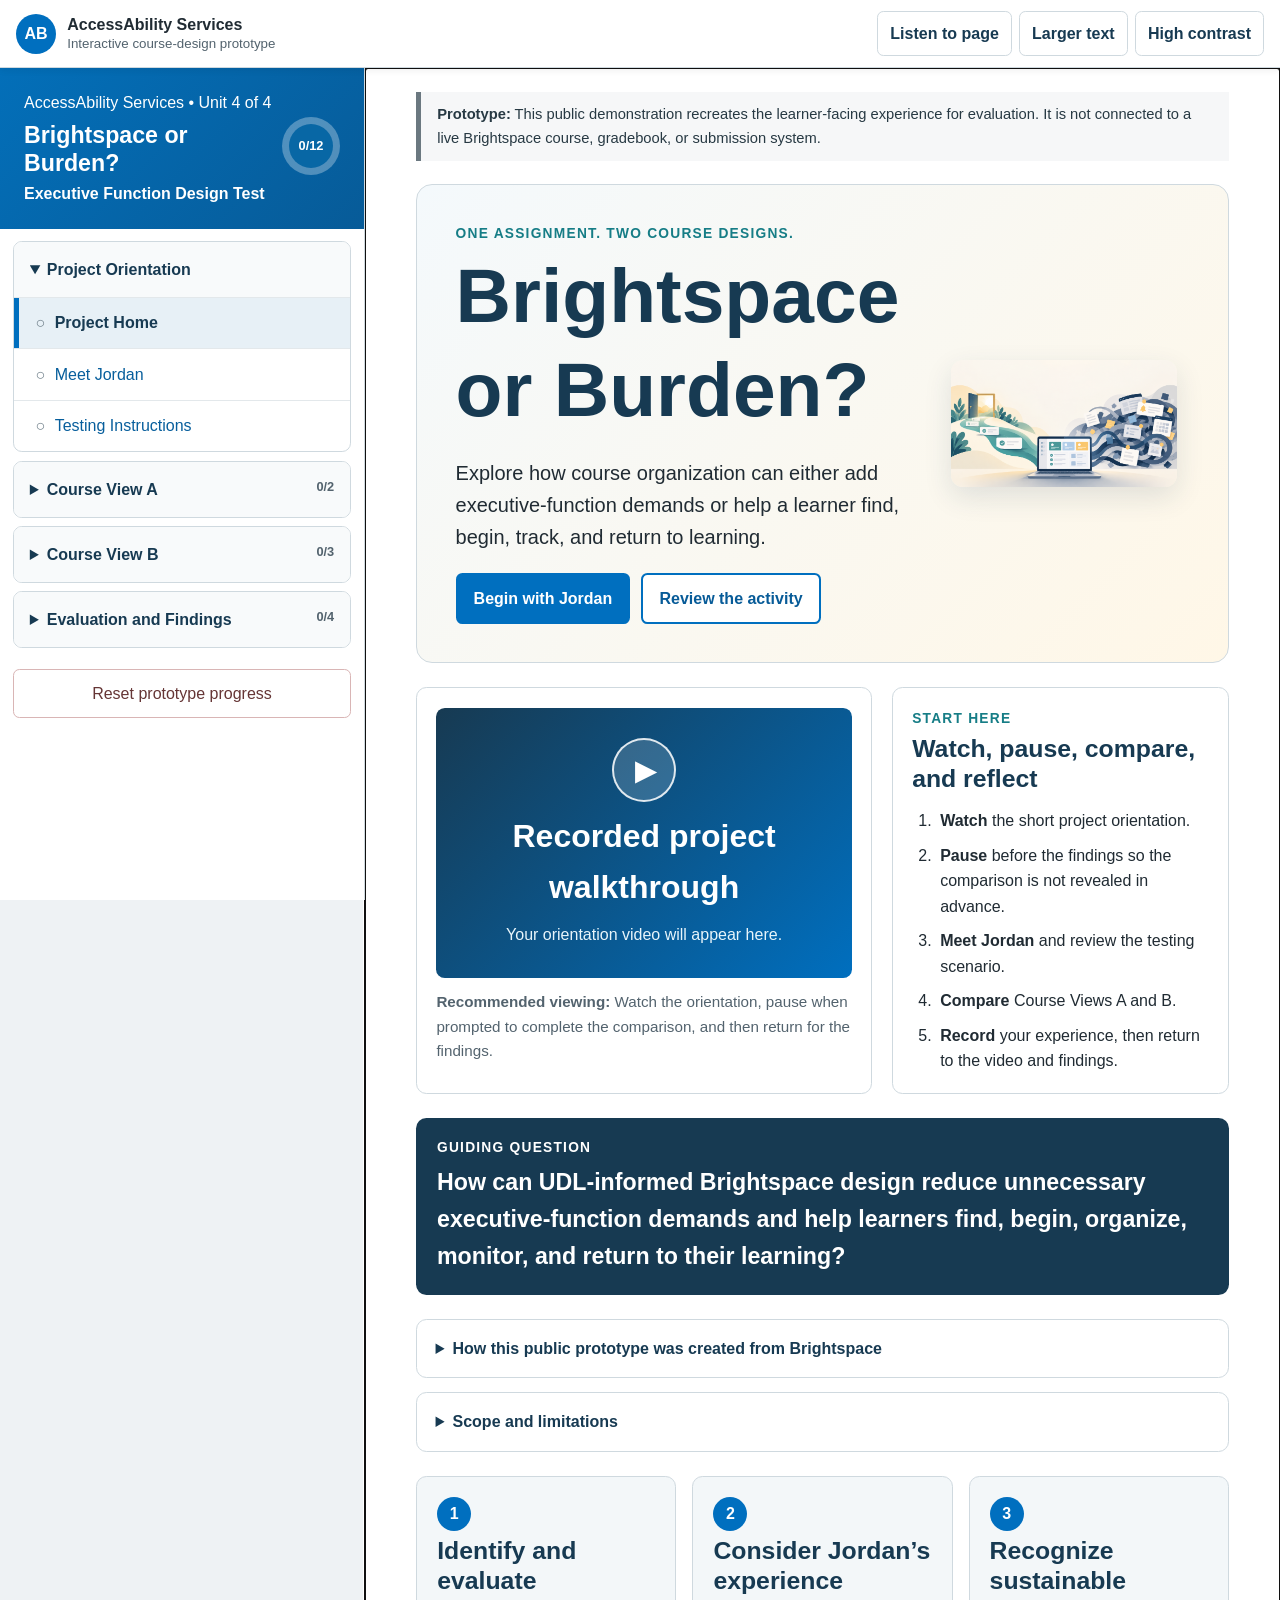
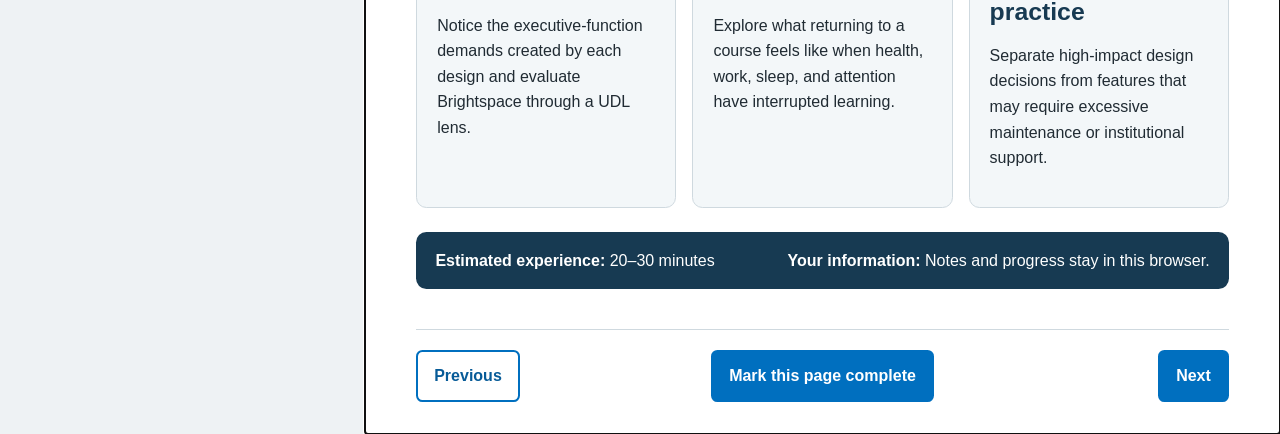
==== index.html @ 6835b37b "updates to site for class walkthrough etc" ====
<!doctype html>
<html lang="en">
<head>
  <meta charset="utf-8">
  <meta name="viewport" content="width=device-width, initial-scale=1">
  <meta name="description" content="An interactive Brightspace-inspired prototype exploring executive-function-friendly course design through Universal Design for Learning.">
  <title>Brightspace or Burden? Executive Function Design Test</title>
  <link rel="stylesheet" href="styles.css">
  <script src="app.js" defer></script>
</head>
<body>
  <a class="skip-link" href="#main-content">Skip to main content</a>

  <header class="topbar">
    <button class="icon-button menu-button" id="menu-button" type="button" aria-expanded="false" aria-controls="course-navigation">
      <span aria-hidden="true">☰</span><span class="sr-only">Open course navigation</span>
    </button>
    <a class="brand" href="#home" data-page-link="home">
      <span class="brand-mark" aria-hidden="true">AB</span>
      <span><strong>AccessAbility Services</strong><small>Interactive course-design prototype</small></span>
    </a>
    <div class="toolbar" aria-label="Display and reading controls">
      <button type="button" id="listen-button" class="toolbar-button">Listen to page</button>
      <button type="button" id="text-button" class="toolbar-button" aria-pressed="false">Larger text</button>
      <button type="button" id="contrast-button" class="toolbar-button" aria-pressed="false">High contrast</button>
    </div>
  </header>

  <div class="app-shell">
    <aside class="sidebar" id="course-navigation" aria-label="Course navigation">
      <div class="course-banner">
        <p>AccessAbility Services <span aria-hidden="true">•</span> Unit 4 of 4</p>
        <div class="course-title-row">
          <h1>Brightspace or Burden?</h1>
          <div class="progress-ring" id="progress-ring" role="img" aria-label="0 of 12 pages complete">
            <span id="progress-count">0/12</span>
          </div>
        </div>
        <p class="course-subtitle">Executive Function Design Test</p>
      </div>

      <nav class="course-nav" aria-label="Prototype pages">
        <details open>
          <summary>Project Orientation</summary>
          <a href="#home" data-page-link="home">Project Home</a>
          <a href="#jordan" data-page-link="jordan">Meet Jordan</a>
          <a href="#instructions" data-page-link="instructions">Testing Instructions</a>
        </details>
        <details>
          <summary>Course View A <span class="module-count">0/2</span></summary>
          <a href="#view-a" data-page-link="view-a">Week 4: Investigative Thinking</a>
          <a href="#assignment-a" data-page-link="assignment-a">A – Field Observation Brief</a>
        </details>
        <details>
          <summary>Course View B <span class="module-count">0/3</span></summary>
          <a href="#view-b" data-page-link="view-b">Week 4: Observation vs. Inference</a>
          <a href="#checklist" data-page-link="checklist">Jordan’s Return-to-Learning Checklist</a>
          <a href="#assignment-b" data-page-link="assignment-b">B – Field Observation Brief</a>
        </details>
        <details>
          <summary>Evaluation and Findings <span class="module-count">0/4</span></summary>
          <a href="#evaluation" data-page-link="evaluation">Participant Evaluation</a>
          <a href="#educator" data-page-link="educator">Educator Feasibility Review</a>
          <a href="#findings" data-page-link="findings">Best-Practice Findings</a>
          <a href="#discussion" data-page-link="discussion">Discussion Activity</a>
        </details>
      </nav>

      <button id="reset-button" class="reset-button" type="button">Reset prototype progress</button>
    </aside>

    <div class="sidebar-scrim" id="sidebar-scrim" hidden></div>

    <main id="main-content" class="main-content" tabindex="-1">
      <div class="prototype-notice" role="note">
        <strong>Prototype:</strong> This public demonstration recreates the learner-facing experience for evaluation. It is not connected to a live Brightspace course, gradebook, or submission system.
      </div>

      <section class="page is-active" id="page-home" data-page="home" aria-labelledby="home-title">
        <div class="hero">
          <div class="hero-copy">
            <p class="eyebrow">One assignment. Two course designs.</p>
            <h2 id="home-title">Brightspace or Burden?</h2>
            <p class="hero-lead">Explore how course organization can either add executive-function demands or help a learner find, begin, track, and return to learning.</p>
            <div class="button-row">
              <button class="primary-button" type="button" data-go="jordan">Begin with Jordan</button>
              <button class="secondary-button" type="button" data-go="instructions">Review the activity</button>
            </div>
          </div>
          <img src="assets/brightspace-burden-hero.png" alt="A laptop between a clear, supported pathway and a crowded tangle of competing information.">
        </div>

        <section class="orientation-section" aria-labelledby="walkthrough-title">
          <div class="video-stage">
            <div class="video-placeholder" role="img" aria-label="Placeholder for Alison Dodge's recorded project walkthrough">
              <span class="play-symbol" aria-hidden="true">▶</span>
              <strong>Recorded project walkthrough</strong>
              <span>Your orientation video will appear here.</span>
            </div>
            <p class="video-note"><strong>Recommended viewing:</strong> Watch the orientation, pause when prompted to complete the comparison, and then return for the findings.</p>
          </div>
          <div class="orientation-copy">
            <p class="eyebrow">Start here</p>
            <h3 id="walkthrough-title">Watch, pause, compare, and reflect</h3>
            <ol class="compact-steps">
              <li><strong>Watch</strong> the short project orientation.</li>
              <li><strong>Pause</strong> before the findings so the comparison is not revealed in advance.</li>
              <li><strong>Meet Jordan</strong> and review the testing scenario.</li>
              <li><strong>Compare</strong> Course Views A and B.</li>
              <li><strong>Record</strong> your experience, then return to the video and findings.</li>
            </ol>
          </div>
        </section>

        <div class="research-question" role="note">
          <p class="eyebrow">Guiding question</p>
          <p>How can UDL-informed Brightspace design reduce unnecessary executive-function demands and help learners find, begin, organize, monitor, and return to their learning?</p>
        </div>

        <details class="project-details">
          <summary>How this public prototype was created from Brightspace</summary>
          <div>
            <p>I first built the learner-facing pages and activities in a D2L Brightspace sandbox. Because my classmates and colleagues cannot enter that private course, I exported the course content from Brightspace. The export included an IMS manifest, HTML content pages, Brightspace XML data, and image assets. I used those exported source files to recreate the relevant learner experience as this standalone public prototype.</p>
            <p>No student records or private course data were included. This site preserves the content, organization, comparison activity, checklists, and reflection prompts needed for the project, but it does not reproduce the full Brightspace platform.</p>
          </div>
        </details>

        <details class="project-details">
          <summary>Scope and limitations</summary>
          <div>
            <p>This is a design demonstration, not a live course or a formal research study. Brightspace-only functions such as gradebook connections, institutional notifications, Class Progress data, automated outreach, and actual assignment submissions are described or simulated rather than connected to a college system.</p>
            <p>The comparison focuses on learner-facing organization and re-entry support. Participant notes and completion progress remain in the visitor's browser and are not sent to me or stored on a server.</p>
          </div>
        </details>

        <div class="info-grid three-up">
          <article class="info-card">
            <span class="card-number" aria-hidden="true">1</span>
            <h3>Identify and evaluate</h3>
            <p>Notice the executive-function demands created by each design and evaluate Brightspace through a UDL lens.</p>
          </article>
          <article class="info-card">
            <span class="card-number" aria-hidden="true">2</span>
            <h3>Consider Jordan’s experience</h3>
            <p>Explore what returning to a course feels like when health, work, sleep, and attention have interrupted learning.</p>
          </article>
          <article class="info-card">
            <span class="card-number" aria-hidden="true">3</span>
            <h3>Recognize sustainable practice</h3>
            <p>Separate high-impact design decisions from features that may require excessive maintenance or institutional support.</p>
          </article>
        </div>

        <aside class="time-card">
          <div><strong>Estimated experience:</strong> 20–30 minutes</div>
          <div><strong>Your information:</strong> Notes and progress stay in this browser.</div>
        </aside>
      </section>

      <section class="page" id="page-jordan" data-page="jordan" aria-labelledby="jordan-title" hidden>
        <p class="eyebrow">Learner persona</p>
        <h2 id="jordan-title">Meet Jordan</h2>

        <div class="persona-intro">
          <figure>
            <img src="assets/jordan.png" alt="Jordan, a fictional college student, working at a cluttered desk beside hiking gear and a laptop with mountain and FBI stickers.">
            <figcaption>Jordan is a fictional composite persona. She does not represent every student with ADHD.</figcaption>
          </figure>
          <div>
            <h3>Hi, I’m Jordan.</h3>
            <p>I’m a 20-year-old college sophomore, and I use she/her pronouns. I love hiking, being outdoors, and noticing details other people miss.</p>
            <p>I hope to become a private investigator someday. I can spot a suspicious footprint faster than I can find an assignment deadline buried halfway down a course page.</p>
            <div class="tag-list" aria-label="Jordan at a glance">
              <span>College sophomore</span><span>She/her</span><span>Future private investigator</span><span>Outdoor enthusiast</span>
            </div>
          </div>
        </div>

        <div class="info-grid two-up">
          <article class="soft-card">
            <h3>Strengths I Bring</h3>
            <ul class="check-list">
              <li>Curiosity and close observation</li>
              <li>Strong connections between ideas</li>
              <li>Deep focus when something interests me</li>
              <li>Persistence and creative problem-solving</li>
              <li>Attention to details others may overlook</li>
            </ul>
          </article>
          <article class="soft-card warm">
            <h3>What Helps Me Learn</h3>
            <ul class="check-list">
              <li>Predictable organization</li>
              <li>Clearly visible deadlines</li>
              <li>A manageable first step</li>
              <li>Examples of completed work</li>
              <li>Progress cues and checklists</li>
              <li>Approachable ways to ask for help</li>
            </ul>
          </article>
        </div>

        <h3>How My Brain Works</h3>
        <p>I have ADHD. My brain is curious, observant, and always making connections, but every notification, open tab, unfinished task, and vague direction can feel like it is competing for my attention at the same time. I can become completely absorbed in something interesting and then realize hours have passed.</p>
        <p>Starting a task is often harder than completing it once I understand exactly where to begin. I take medication to help with focus, but I do not always like how it makes me feel, so I am not always consistent about taking it. Changes in medication or sleep can leave me feeling foggy, disconnected, and in need of time to feel grounded again.</p>
        <p>Missing even a few classes can make returning feel overwhelming. I may not know what I missed, what matters most, or where I should restart.</p>

        <div class="callout dark">
          <h3>Help Me Find My Way Back In</h3>
          <p>When I return after falling behind, I need the course to help me answer:</p>
          <ul>
            <li>What is most important right now?</li>
            <li>What is due next?</li>
            <li>How long might it take?</li>
            <li>What is the first small action?</li>
            <li>How will I know when I am finished?</li>
            <li>Where can I ask for help without feeling judged?</li>
          </ul>
        </div>
      </section>

      <section class="page" id="page-instructions" data-page="instructions" aria-labelledby="instructions-title" hidden>
        <p class="eyebrow">Before you compare</p>
        <h2 id="instructions-title">Help Jordan Find Her Next Step</h2>
        <img class="scenario-banner" src="assets/jordan-testing-scenario.png" alt="Jordan at her desk beside the title Jordan and the Testing Scenario.">
        <div class="callout blue">
          <strong>Estimated time:</strong> 3–5 minutes for each course view.
        </div>
        <h3>The Scenario</h3>
        <p>Imagine that Jordan has missed three days because her sleep, medication, work, and mental-health demands became difficult to manage. She has reopened the course and wants to get back on track, but she does not know where to begin.</p>
        <div class="callout gold">
          <h3>This Is a Test of the Design</h3>
          <p>This is not a test of you or your ability to use Brightspace. If information is difficult to find, that is useful evidence about the learning environment.</p>
          <p><strong>You are locating information—not completing or submitting the Field Observation Brief.</strong></p>
        </div>
        <h3>What to Find in Each Version</h3>
        <ol class="numbered-list">
          <li>Start the timer.</li>
          <li>Find what assignment is due next.</li>
          <li>Find the assignment deadline.</li>
          <li>Identify the first action Jordan should take.</li>
          <li>Find the available response formats.</li>
          <li>Find the evaluation criteria.</li>
          <li>Find where Jordan can go for help.</li>
          <li>Stop the timer and record your experience.</li>
        </ol>
        <button class="primary-button" type="button" data-go="view-a">Begin with Course View A</button>
      </section>

      <section class="page" id="page-view-a" data-page="view-a" aria-labelledby="view-a-title" hidden>
        <div class="page-heading-row">
          <div><p class="eyebrow">Course View A</p><h2 id="view-a-title">Week 4: Investigative Thinking</h2></div>
          <div class="timer-card" data-timer="a">
            <span class="timer-label">View A timer</span>
            <output class="timer-output" aria-live="polite">00:00</output>
            <button class="small-button timer-start" type="button">Start</button>
            <button class="small-button timer-stop" type="button">Stop</button>
            <button class="text-button timer-reset" type="button">Reset</button>
          </div>
        </div>
        <div class="dense-course-page">
          <p>Welcome to Week 4. We are continuing our work on observation and inference, which you will need for the discussion and the Field Observation Brief. Review the Week 4 materials and complete the Field Observation Brief. For the brief, use the case note and identify three details that are direct observations and three details that are interpretations. Explain why confusing the two could affect a conclusion. Your response should be 150–200 words, although you may submit a two-minute audio response or a one-page visual instead. Make sure you refer to at least one idea from the lesson. This should take approximately 25 minutes after you review the short reading. The Field Observation Brief is due Sunday at 11:59 p.m. and is worth 10 points. The rubric considers use of evidence, distinction between observation and inference, clarity, and reflection. If you missed earlier work, review the previous announcement and then return here. Questions can be brought to office hours or sent through the course communication tool.</p>
          <h3>Weekly Materials</h3>
          <h4>Observation or Assumption?</h4>
          <p>An observation describes something that can be directly noticed or verified. An inference is an interpretation based on those details and a person’s prior knowledge. Strong investigators separate the two so that an early assumption does not quietly become “evidence.”</p>
          <h4>Case Note</h4>
          <p>At 8:05 a student entered the room after the instructor began speaking. Directions appeared on the screen for approximately 20 seconds. The student opened a laptop, looked at the course page, and asked a nearby classmate which file to open.</p>
          <h4>Field Observation Brief Rubric</h4>
          <ul><li>Use of evidence: 40%</li><li>Distinction between observation and inference: 30%</li><li>Clarity: 20%</li><li>Reflection: 10%</li></ul>
          <h4>Questions and Assistance</h4>
          <p>Use the course communication tool or attend office hours if you have questions. If you are catching up, explain what you have completed and what is blocking your next step.</p>
        </div>
        <div class="button-row page-actions-inline">
          <button class="secondary-button" type="button" data-go="assignment-a">Open A – Field Observation Brief</button>
          <button class="primary-button" type="button" data-go="evaluation">Record View A results</button>
        </div>
      </section>

      <section class="page" id="page-assignment-a" data-page="assignment-a" aria-labelledby="assignment-a-title" hidden>
        <p class="eyebrow">Course View A</p>
        <h2 id="assignment-a-title">A – Field Observation Brief</h2>
        <div class="simulation-warning"><strong>Simulation only—do not submit.</strong></div>
        <div class="assignment-panel plain-assignment">
          <h3>Field Observation Brief</h3>
          <p>Review the case note provided in the Week 4 course materials.</p>
          <p>In your response:</p>
          <ol><li>Identify three direct observations.</li><li>Identify three possible inferences.</li><li>Explain why confusing observation and inference could affect a conclusion.</li><li>Refer to at least one idea from the lesson.</li></ol>
          <h3>Response Options</h3>
          <p>Choose one:</p>
          <ul><li>A written response of 150–200 words</li><li>An audio response of no more than two minutes</li><li>A one-page visual response with brief explanatory labels</li></ul>
          <h3>Evaluation Criteria</h3>
          <ul><li>Use of evidence: 40%</li><li>Distinction between observation and inference: 30%</li><li>Clarity: 20%</li><li>Reflection: 10%</li></ul>
        </div>
        <button class="primary-button" type="button" data-go="view-b">Continue to Course View B</button>
      </section>

      <section class="page" id="page-view-b" data-page="view-b" aria-labelledby="view-b-title" hidden>
        <div class="page-heading-row">
          <div><p class="eyebrow">Course View B</p><h2 id="view-b-title">Week 4: Observation vs. Inference</h2></div>
          <div class="timer-card" data-timer="b">
            <span class="timer-label">View B timer</span>
            <output class="timer-output" aria-live="polite">00:00</output>
            <button class="small-button timer-start" type="button">Start</button>
            <button class="small-button timer-stop" type="button">Stop</button>
            <button class="text-button timer-reset" type="button">Reset</button>
          </div>
        </div>
        <p class="page-lead">Use the case note to separate what can be directly observed from what has been inferred. Follow the path below and choose the response format that works best for you.</p>

        <section class="objective-card" id="objective">
          <h3>Learning Objective</h3>
          <p>Separate direct observation from inference and explain how confusing the two can affect a conclusion.</p>
        </section>

        <section class="glance-card">
          <h3>At a Glance</h3>
          <div class="glance-grid">
            <div><strong>Assignment</strong><span>Field Observation Brief</span></div>
            <div><strong>Due</strong><span>Sunday, November 1, 2026, at 11:59 p.m. Eastern Time</span></div>
            <div><strong>Estimated Time</strong><span>Approximately 25 minutes</span></div>
            <div><strong>Value</strong><span>10 points</span></div>
          </div>
        </section>

        <section aria-labelledby="start-here-title">
          <h3 id="start-here-title">Start Here: Follow These Steps</h3>
          <ol class="action-path">
            <li><span>1</span><div><strong>Read the short explanation</strong><small>Learn the difference between an observation and an inference.</small></div><a href="#explanation">Begin Here</a></li>
            <li><span>2</span><div><strong>Review the case note</strong><small>Identify three direct observations and three possible interpretations.</small></div><a href="#case-note">Open Case Note</a></li>
            <li><span>3</span><div><strong>Open the Field Observation Brief</strong><small>Complete the Notice, Interpret, Reflect, and Connect steps.</small></div><button type="button" data-go="assignment-b">Open Assignment</button></li>
            <li><span>4</span><div><strong>Choose how to respond</strong><small>Select a written, audio, or one-page visual response.</small></div><a href="#response-options">View Options</a></li>
            <li><span>5</span><div><strong>Review what success looks like</strong><small>Check the expectations before submitting your work.</small></div><a href="#success-criteria">View Criteria</a></li>
          </ol>
        </section>

        <section id="explanation" class="content-section">
          <h3>Observation or Inference?</h3>
          <p>An <strong>observation</strong> describes something that can be directly noticed or verified. An <strong>inference</strong> is an interpretation based on those details and a person’s prior knowledge.</p>
          <p>Separating the two helps prevent an early assumption from quietly becoming “evidence.”</p>
        </section>

        <section id="case-note" class="case-note">
          <h3>Case Note</h3>
          <p>At 8:05, a student entered the room after the instructor began speaking. Directions appeared on the screen for approximately 20 seconds. The student opened a laptop, looked at the course page, and asked a nearby classmate which file to open.</p>
        </section>

        <section id="response-options" class="content-section">
          <h3>Choose How to Respond</h3>
          <ul class="choice-list"><li>Written response of 150–200 words</li><li>Audio response of no more than two minutes</li><li>One-page visual response with brief explanatory labels</li></ul>
        </section>

        <section id="success-criteria" class="content-section">
          <h3>What Success Looks Like</h3>
          <div class="criteria-grid"><div><strong>40%</strong><span>Use of evidence</span></div><div><strong>30%</strong><span>Observation vs. inference</span></div><div><strong>20%</strong><span>Clarity</span></div><div><strong>10%</strong><span>Reflection</span></div></div>
        </section>

        <div class="info-grid two-up">
          <article class="soft-card">
            <h3>Returning After an Absence?</h3>
            <p>You do not need to complete the entire week at once. Start with the short explanation, then complete Steps 1 and 2 of the Field Observation Brief.</p>
            <button class="secondary-button" type="button" data-go="checklist">Open Return Checklist</button>
          </article>
          <article class="soft-card">
            <h3>Need Help?</h3>
            <p>You can contact the instructor without writing a long explanation.</p>
            <blockquote>“I completed _____. My next question or challenge is _____.”</blockquote>
            <button class="primary-button" type="button" id="copy-help-message">Copy the Message Starter</button>
          </article>
        </div>
        <button class="primary-button" type="button" data-go="evaluation">Record View B results</button>
      </section>

      <section class="page" id="page-checklist" data-page="checklist" aria-labelledby="checklist-title" hidden>
        <p class="eyebrow">Return-to-learning support</p>
        <h2 id="checklist-title">Jordan’s Return-to-Learning Checklist</h2>
        <div class="checklist-progress" aria-live="polite"><strong id="checklist-count">0 of 7 items complete</strong><div class="progress-bar"><span id="checklist-bar"></span></div></div>
        <p>Complete Week 4 one manageable action at a time. Your selections are saved only in this browser.</p>
        <div class="interactive-checklist">
          <label><input type="checkbox" data-check-item="overview"><span><strong>Open the Week 4 overview.</strong><small>Due November 1, 2026, 11:59 p.m.</small></span></label>
          <label><input type="checkbox" data-check-item="due"><span><strong>Identify what is due next.</strong><small>Due November 1, 2026, 11:59 p.m.</small></span></label>
          <label><input type="checkbox" data-check-item="directions"><span><strong>Read the assignment directions.</strong><small>Due November 1, 2026, 11:59 p.m.</small></span></label>
          <label><input type="checkbox" data-check-item="format"><span><strong>Choose one response format.</strong><small>Written, audio, or one-page visual</small></span></label>
          <label><input type="checkbox" data-check-item="start"><span><strong>Complete one 15-minute starting action.</strong><small>Beginning counts as progress.</small></span></label>
          <label><input type="checkbox" data-check-item="criteria"><span><strong>Review the success criteria.</strong><small>Know what matters before continuing.</small></span></label>
          <label><input type="checkbox" data-check-item="help"><span><strong>Submit the work or ask for help.</strong><small>Use the message starter if you are stuck.</small></span></label>
        </div>
        <div class="button-row"><button class="secondary-button" type="button" data-go="view-b">Return to overview</button><button class="primary-button" type="button" data-go="assignment-b">Open assignment</button></div>
      </section>

      <section class="page" id="page-assignment-b" data-page="assignment-b" aria-labelledby="assignment-b-title" hidden>
        <p class="eyebrow">Course View B</p>
        <h2 id="assignment-b-title">B – Field Observation Brief</h2>
        <div class="simulation-warning"><strong>Simulation only—do not submit.</strong></div>
        <div class="assignment-meta"><span><strong>Due:</strong> November 1, 2026, 11:59 p.m. ET</span><span><strong>Time:</strong> Approximately 25 minutes</span><span><strong>Value:</strong> 10 points</span></div>
        <div class="assignment-panel">
          <h3>Your Task</h3>
          <p>Review the case note, then:</p>
          <ol class="numbered-list"><li>Identify three direct observations.</li><li>Identify three possible inferences.</li><li>Explain why confusing observation and inference could affect a conclusion.</li><li>Refer to at least one idea from the lesson.</li></ol>
          <fieldset class="response-choice"><legend>Choose a response format</legend><label><input type="radio" name="format" value="written"> Written response: 150–200 words</label><label><input type="radio" name="format" value="audio"> Audio response: no more than two minutes</label><label><input type="radio" name="format" value="visual"> One-page visual with brief explanatory labels</label></fieldset>
          <h3>What Success Looks Like</h3>
          <ul><li><strong>Use of evidence:</strong> 40%</li><li><strong>Distinction between observation and inference:</strong> 30%</li><li><strong>Clarity:</strong> 20%</li><li><strong>Reflection:</strong> 10%</li></ul>
          <div class="callout blue"><strong>First 15-minute action:</strong> Copy the case note into your workspace and mark three details you can directly verify.</div>
        </div>
        <div class="button-row"><button class="secondary-button" type="button" data-go="checklist">Use the return checklist</button><button class="primary-button" type="button" data-go="evaluation">Evaluate the two designs</button></div>
      </section>

      <section class="page" id="page-evaluation" data-page="evaluation" aria-labelledby="evaluation-title" hidden>
        <p class="eyebrow">Record your experience</p>
        <h2 id="evaluation-title">Participant Evaluation</h2>
        <p>Do not include your name or private information. This activity evaluates the design—not the participant.</p>
        <form id="evaluation-form">
          <div class="evaluation-grid">
            <fieldset><legend>Version A</legend>
              <label>Time required in seconds <input type="number" min="0" name="a-time" inputmode="numeric"></label>
              <label>Did you find the assignment? <select name="a-assignment"><option value="">Choose</option><option>Yes</option><option>Partly</option><option>No</option></select></label>
              <label>Did you find the deadline? <select name="a-deadline"><option value="">Choose</option><option>Yes</option><option>Partly</option><option>No</option></select></label>
              <label>Did you identify the first action? <select name="a-first"><option value="">Choose</option><option>Yes</option><option>Partly</option><option>No</option></select></label>
              <label>Did you find a help route? <select name="a-help"><option value="">Choose</option><option>Yes</option><option>Partly</option><option>No</option></select></label>
              <label>Mental effort: <output id="a-effort-output">3</output> of 5 <input type="range" name="a-effort" id="a-effort" min="1" max="5" value="3"></label>
              <label>Confidence: <output id="a-confidence-output">3</output> of 5 <input type="range" name="a-confidence" id="a-confidence" min="1" max="5" value="3"></label>
            </fieldset>
            <fieldset><legend>Version B</legend>
              <label>Time required in seconds <input type="number" min="0" name="b-time" inputmode="numeric"></label>
              <label>Did you find the assignment? <select name="b-assignment"><option value="">Choose</option><option>Yes</option><option>Partly</option><option>No</option></select></label>
              <label>Did you find the deadline? <select name="b-deadline"><option value="">Choose</option><option>Yes</option><option>Partly</option><option>No</option></select></label>
              <label>Did you identify the first action? <select name="b-first"><option value="">Choose</option><option>Yes</option><option>Partly</option><option>No</option></select></label>
              <label>Did you find a help route? <select name="b-help"><option value="">Choose</option><option>Yes</option><option>Partly</option><option>No</option></select></label>
              <label>Mental effort: <output id="b-effort-output">3</output> of 5 <input type="range" name="b-effort" id="b-effort" min="1" max="5" value="3"></label>
              <label>Confidence: <output id="b-confidence-output">3</output> of 5 <input type="range" name="b-confidence" id="b-confidence" min="1" max="5" value="3"></label>
            </fieldset>
          </div>
          <h3>Reflect on the Experience</h3>
          <label>Which version made the next step easier to identify, and why?<textarea name="reflection-next" rows="4"></textarea></label>
          <label>What reduced or increased your mental effort?<textarea name="reflection-effort" rows="4"></textarea></label>
          <label>Which version would better support Jordan after missing several days?<textarea name="reflection-jordan" rows="4"></textarea></label>
          <label>What is one change you would make before using this design with students?<textarea name="reflection-change" rows="4"></textarea></label>
          <div class="button-row"><button class="primary-button" type="button" id="download-notes">Download my notes</button><button class="secondary-button" type="button" data-go="educator">Continue to educator review</button></div>
          <p class="save-status" id="save-status" aria-live="polite">Responses save automatically in this browser.</p>
        </form>
      </section>

      <section class="page" id="page-educator" data-page="educator" aria-labelledby="educator-title" hidden>
        <p class="eyebrow">Sustainability matters</p>
        <h2 id="educator-title">Educator Feasibility Review</h2>
        <p>A support may benefit learners and still be difficult for instructors to create or maintain. Consider the balance between learner value and educator effort.</p>
        <div class="table-wrap"><table><caption>Estimated effort and value of prototype supports</caption><thead><tr><th scope="col">Support</th><th scope="col">Initial effort</th><th scope="col">Ongoing effort</th><th scope="col">Learner value</th><th scope="col">What makes it sustainable</th></tr></thead><tbody>
          <tr><th scope="row">Consistent weekly structure</th><td>Moderate</td><td>Low</td><td>High</td><td>Reusable module template</td></tr>
          <tr><th scope="row">Purpose, deadline, time estimate, and first action</th><td>Low</td><td>Low</td><td>High</td><td>Short “At a Glance” block</td></tr>
          <tr><th scope="row">Numbered action pathway</th><td>Moderate</td><td>Low</td><td>High</td><td>Copy and update the same five-step pattern</td></tr>
          <tr><th scope="row">Multiple response formats</th><td>Moderate</td><td>Moderate</td><td>High</td><td>Shared criteria across formats</td></tr>
          <tr><th scope="row">Return-to-learning checklist</th><td>Moderate</td><td>Moderate</td><td>High</td><td>Use selectively for complex weeks or projects</td></tr>
          <tr><th scope="row">Direct, approachable help route</th><td>Low</td><td>Low</td><td>High</td><td>Reusable message starter</td></tr>
          <tr><th scope="row">Class Progress and automated outreach</th><td>High</td><td>Moderate</td><td>Potentially high</td><td>Training, permissions, and clear faculty workflow</td></tr>
        </tbody></table></div>
        <div class="callout gold"><strong>Feasibility finding:</strong> The strongest starting practices are not the most technically complex. Predictability, clarity, visible next actions, and human support can be built into a reusable template.</div>
        <h3>Questions for Educators</h3>
        <ul><li>Which supports could be built into a reusable course template?</li><li>Which features depend on institutional settings or permissions?</li><li>Which practices provide enough learner value to justify the effort?</li><li>What training or examples would make adoption more realistic?</li></ul>
        <button class="primary-button" type="button" data-go="findings">Review the findings</button>
      </section>

      <section class="page" id="page-findings" data-page="findings" aria-labelledby="findings-title" hidden>
        <p class="eyebrow">Design analysis and working findings</p>
        <h2 id="findings-title">What the Comparison Suggests</h2>
        <p class="page-lead">These are design-based observations from the prototype—not claims from formal research with a large participant group.</p>
        <div class="comparison-grid">
          <article><h3>Course View A</h3><p>Information is present but competes for attention. The learner must independently locate, prioritize, and sequence the steps. Returning after an absence is possible, but effortful.</p></article>
          <article><h3>Course View B</h3><p>The deadline, estimated time, purpose, and first action are visible. Numbered steps guide the pathway, while response choices, success criteria, re-entry cues, and help are grouped around learner decisions.</p></article>
          <article class="insight"><h3>Key Insight</h3><p>Having the right information is not enough. Structure, sequencing, and clarity determine whether a learner can act on it with confidence.</p></article>
        </div>

        <h3>Connections to Universal Design for Learning</h3>
        <div class="udl-grid">
          <article><h4>Engagement</h4><p>Predictable structure, manageable entry points, reduced uncertainty, and a clear return pathway help sustain effort without lowering the academic goal.</p></article>
          <article><h4>Representation</h4><p>Headings, visual grouping, concise summaries, read-aloud support, and repeated layout cues make important information easier to perceive and interpret.</p></article>
          <article><h4>Action &amp; Expression</h4><p>Multiple response formats, visible success criteria, progress cues, and flexible pathways give learners meaningful ways to plan and demonstrate learning.</p></article>
        </div>

        <div class="callout blue"><strong>UDL interpretation:</strong> View B transfers some unnecessary executive-function demands from the learner into the design of the environment while maintaining the same learning objective.</div>

        <h3>Five Practices to Begin With</h3>
        <ol class="recommendations"><li><strong>Use a consistent weekly module structure.</strong><span>Keep names, sequence, and location predictable.</span></li><li><strong>Group essential orientation information.</strong><span>Show the purpose, exact deadline, time estimate, and first action together.</span></li><li><strong>Make the path visible.</strong><span>Use numbered, linked steps and explain what completion looks like.</span></li><li><strong>Design for re-entry.</strong><span>Tell students where to restart after an absence or interruption.</span></li><li><strong>Make help approachable.</strong><span>Provide a direct route and a message starter that reduces the burden of asking.</span></li></ol>

        <h3>Reflection on Brightspace</h3>
        <p>While building and testing this prototype, I found that Brightspace offered several ways to navigate to the same information. That flexibility can be helpful, but it can also make course building and learner navigation feel less natural. The platform provides useful tools—content units, completion tracking, checklists, calendar dates, accessibility checking, Class Progress, and automated outreach—but those tools do not automatically create an executive-function-friendly course. Their value depends on whether educators select, organize, explain, and maintain them intentionally.</p>
        <button class="primary-button" type="button" data-go="discussion">Continue to discussion</button>
      </section>

      <section class="page" id="page-discussion" data-page="discussion" aria-labelledby="discussion-title" hidden>
        <p class="eyebrow">Final discussion</p>
        <h2 id="discussion-title">What Would You Carry Forward?</h2>
        <div class="discussion-grid">
          <article class="soft-card"><h3>From your perspective</h3><ul><li>Which features offer the greatest learner benefit?</li><li>Which practices can educators realistically maintain?</li><li>What features might require additional training or support?</li></ul></article>
          <article class="soft-card warm"><h3>From Jordan’s perspective</h3><ul><li>Which course view helps her find, begin, track, and return?</li><li>What specific features are most helpful?</li><li>What barriers remain?</li></ul></article>
        </div>
        <div class="callout dark"><h3>Discussion Directions</h3><p>Write one or two short paragraphs. Address both your own perspective and Jordan’s perspective, then respond thoughtfully to at least one classmate.</p></div>
        <h3>Working Conclusion</h3>
        <p>Brightspace can support executive functioning when educators use predictable organization, visible expectations, manageable next steps, progress cues, and clear pathways to human support. The platform alone does not create an accessible learning experience. The way its features are selected, organized, explained, and maintained determines whether the technology reduces barriers or adds new ones.</p>
        <button class="secondary-button" type="button" data-go="home">Return to project home</button>
      </section>

      <footer class="page-footer">
        <button type="button" id="previous-page" class="secondary-button">Previous</button>
        <button type="button" id="complete-page" class="complete-button">Mark this page complete</button>
        <button type="button" id="next-page" class="primary-button">Next</button>
      </footer>
    </main>
  </div>

  <div class="toast" id="toast" role="status" aria-live="polite" hidden></div>
</body>
</html>
---- styles.css ----
:root {
  --blue: #006fbf;
  --blue-dark: #173a52;
  --teal: #167d86;
  --gold: #f3b73f;
  --ink: #202b33;
  --muted: #53636e;
  --line: #cfd9df;
  --soft: #f3f7f9;
  --blue-soft: #eef7fb;
  --gold-soft: #fff6df;
  --white: #fff;
  --shadow: 0 10px 28px rgba(23, 58, 82, .12);
  --radius: .65rem;
  --content-width: 1050px;
  font-size: 100%;
}

* { box-sizing: border-box; }
html { scroll-behavior: smooth; }
body { margin: 0; color: var(--ink); background: #eef2f4; font-family: Arial, Helvetica, sans-serif; line-height: 1.6; }
button, input, select, textarea { font: inherit; }
button, a { -webkit-tap-highlight-color: transparent; }
a { color: #005a9c; }
a:focus-visible, button:focus-visible, input:focus-visible, select:focus-visible, textarea:focus-visible, summary:focus-visible { outline: 3px solid #ffbf47; outline-offset: 3px; }
img { max-width: 100%; height: auto; }
h1, h2, h3, h4 { color: var(--blue-dark); line-height: 1.22; }
h2 { margin: .15rem 0 1rem; font-size: clamp(2rem, 4vw, 3.15rem); }
h3 { margin: 1.65rem 0 .65rem; font-size: clamp(1.25rem, 2vw, 1.55rem); }
h4 { margin: 1.25rem 0 .4rem; font-size: 1.1rem; }
p, li { max-width: 78ch; }
blockquote { margin: 1rem 0; padding: .8rem 1rem; background: var(--soft); border-left: 5px solid #236b42; }

.sr-only { position: absolute; width: 1px; height: 1px; padding: 0; margin: -1px; overflow: hidden; clip: rect(0,0,0,0); white-space: nowrap; border: 0; }
.skip-link { position: fixed; z-index: 999; top: .5rem; left: .5rem; padding: .7rem 1rem; color: #000; background: #fff; border: 3px solid #000; transform: translateY(-150%); }
.skip-link:focus { transform: translateY(0); }

.topbar { position: sticky; top: 0; z-index: 30; min-height: 68px; display: flex; align-items: center; gap: 1rem; padding: .55rem 1rem; color: var(--ink); background: var(--white); border-bottom: 1px solid var(--line); box-shadow: 0 2px 7px rgba(0,0,0,.08); }
.brand { display: inline-flex; align-items: center; gap: .7rem; margin-right: auto; color: var(--ink); text-decoration: none; }
.brand span:last-child { display: grid; line-height: 1.2; }
.brand small { margin-top: .15rem; color: var(--muted); }
.brand-mark { display: inline-grid; place-items: center; width: 40px; height: 40px; color: #fff; background: var(--blue); border-radius: 50%; font-weight: 800; }
.toolbar { display: flex; flex-wrap: wrap; justify-content: flex-end; gap: .45rem; }
.toolbar-button, .icon-button { padding: .55rem .75rem; color: var(--blue-dark); background: #fff; border: 1px solid var(--line); border-radius: .4rem; font-weight: 700; cursor: pointer; }
.toolbar-button:hover, .icon-button:hover { background: var(--blue-soft); }
.menu-button { display: none; }

.app-shell { display: grid; grid-template-columns: 365px minmax(0,1fr); min-height: calc(100vh - 68px); }
.sidebar { position: sticky; top: 68px; align-self: start; height: calc(100vh - 68px); overflow-y: auto; background: #fff; border-right: 1px solid var(--line); }
.course-banner { padding: 1.35rem 1.5rem; color: #fff; background: linear-gradient(135deg, #036fb9, #075b98); }
.course-banner p { margin: 0; color: #fff; }
.course-banner h1 { margin: .35rem 0 0; color: #fff; font-size: 1.45rem; }
.course-subtitle { margin-top: .25rem !important; font-weight: 700; }
.course-title-row { display: flex; align-items: center; gap: 1rem; }
.course-title-row h1 { flex: 1; }
.progress-ring { --progress: 0deg; flex: 0 0 auto; width: 58px; height: 58px; display: grid; place-items: center; background: conic-gradient(#fff var(--progress), rgba(255,255,255,.3) 0); border-radius: 50%; }
.progress-ring::before { content: ""; grid-area: 1/1; width: 44px; height: 44px; background: #0867a5; border-radius: 50%; }
.progress-ring span { z-index: 1; grid-area: 1/1; color: #fff; font-size: .8rem; font-weight: 800; }
.course-nav { padding: .8rem; }
.course-nav details { margin: 0 0 .55rem; border: 1px solid var(--line); border-radius: .55rem; overflow: hidden; }
.course-nav summary { padding: .9rem 1rem; color: var(--blue-dark); background: #f8fafb; cursor: pointer; font-weight: 800; }
.course-nav a { display: flex; align-items: center; gap: .6rem; padding: .78rem 1rem .78rem 1.35rem; color: #075e9c; border-top: 1px solid #e3e8eb; text-decoration: none; }
.course-nav a::before { content: "○"; color: #71818b; }
.course-nav a.completed::before { content: "✓"; color: #16733b; font-weight: 900; }
.course-nav a[aria-current="page"] { color: var(--blue-dark); background: #e7f0f6; font-weight: 800; box-shadow: inset 5px 0 0 var(--blue); }
.module-count { float: right; color: var(--muted); font-size: .8rem; font-weight: 700; }
.reset-button { width: calc(100% - 1.6rem); margin: 0 .8rem 1rem; padding: .65rem; color: #653535; background: #fff; border: 1px solid #d9b5b5; border-radius: .4rem; cursor: pointer; }

.main-content { min-width: 0; padding: 1.5rem clamp(1rem, 4vw, 3.5rem) 2rem; background: #fff; }
.prototype-notice { max-width: var(--content-width); margin: 0 auto 1.4rem; padding: .7rem 1rem; color: #273943; background: #f6f7f8; border-left: 5px solid #6b7880; font-size: .92rem; }
.page { max-width: var(--content-width); min-height: 68vh; margin: 0 auto; }
.page[hidden] { display: none; }
.eyebrow { margin: 0 0 .25rem; color: var(--teal); font-size: .86rem; font-weight: 900; letter-spacing: .09em; text-transform: uppercase; }
.page-lead { margin-top: -.2rem; color: #42545f; font-size: 1.15rem; }
.hero { display: grid; grid-template-columns: 1.05fr .95fr; align-items: center; gap: clamp(1.5rem, 4vw, 3.5rem); padding: clamp(1.25rem, 3vw, 2.4rem); background: linear-gradient(135deg, #f4f9fc, #fff7e7); border: 1px solid var(--line); border-radius: 1rem; }
.hero h2 { font-size: clamp(2.5rem, 6vw, 4.8rem); }
.hero-lead { font-size: 1.25rem; }
.hero img { border-radius: .75rem; box-shadow: var(--shadow); }
.orientation-section { display: grid; grid-template-columns: minmax(0, 1.15fr) minmax(280px, .85fr); gap: 1.25rem; margin: 1.5rem 0; }
.video-stage, .orientation-copy { padding: 1.2rem; background: #fff; border: 1px solid var(--line); border-radius: var(--radius); }
.video-placeholder { min-height: 270px; display: grid; place-items: center; align-content: center; gap: .55rem; padding: 1.5rem; color: #fff; text-align: center; background: linear-gradient(135deg, #173a52, #006fbf); border-radius: .55rem; }
.video-placeholder strong { font-size: clamp(1.35rem, 3vw, 2rem); }
.video-placeholder span:last-child { color: #e8f5fb; }
.project-video { display: block; width: 100%; aspect-ratio: 16 / 9; background: #0f2533; border-radius: .55rem; }
.play-symbol { display: grid; place-items: center; width: 64px; height: 64px; padding-left: .25rem; background: rgba(255,255,255,.16); border: 2px solid rgba(255,255,255,.85); border-radius: 50%; font-size: 1.8rem; }
.video-note { margin: .8rem 0 0; color: var(--muted); font-size: .95rem; }
.orientation-copy h3 { margin-top: .2rem; }
.compact-steps { display: grid; gap: .55rem; margin: .9rem 0 0; padding-left: 1.5rem; }
.compact-steps li { padding-left: .25rem; }
.research-question { margin: 1.5rem 0; padding: 1.2rem 1.3rem; color: #fff; background: var(--blue-dark); border-radius: var(--radius); }
.research-question .eyebrow, .research-question p { color: #fff; }
.research-question p:last-child { max-width: 70ch; margin: .3rem 0 0; font-size: clamp(1.15rem, 2.4vw, 1.45rem); font-weight: 700; }
.project-details { margin: .85rem 0; background: #fff; border: 1px solid var(--line); border-radius: var(--radius); }
.project-details summary { padding: 1rem 1.15rem; color: var(--blue-dark); font-weight: 800; cursor: pointer; }
.project-details[open] summary { border-bottom: 1px solid var(--line); }
.project-details > div { padding: .2rem 1.15rem 1rem; }
.project-details p { max-width: 82ch; }

.button-row { display: flex; flex-wrap: wrap; gap: .7rem; margin-top: 1.25rem; }
.primary-button, .secondary-button, .complete-button, .small-button, .action-path a, .action-path button { display: inline-flex; align-items: center; justify-content: center; min-height: 44px; padding: .68rem 1rem; border-radius: .4rem; font-weight: 800; text-decoration: none; cursor: pointer; }
.primary-button, .complete-button { color: #fff; background: var(--blue); border: 2px solid var(--blue); }
.primary-button:hover, .complete-button:hover { background: #00558f; border-color: #00558f; }
.secondary-button, .small-button { color: #075b98; background: #fff; border: 2px solid var(--blue); }
.secondary-button:hover, .small-button:hover { background: var(--blue-soft); }
.text-button { padding: .4rem .55rem; color: #075b98; background: transparent; border: 0; text-decoration: underline; cursor: pointer; }

.info-grid { display: grid; gap: 1rem; margin: 1.5rem 0; }
.three-up { grid-template-columns: repeat(3, 1fr); }
.two-up { grid-template-columns: repeat(2, 1fr); }
.info-card, .soft-card { padding: 1.25rem; background: var(--soft); border: 1px solid var(--line); border-radius: var(--radius); }
.info-card h3, .soft-card h3 { margin-top: .35rem; }
.card-number { display: grid; place-items: center; width: 34px; height: 34px; color: #fff; background: var(--blue); border-radius: 50%; font-weight: 900; }
.soft-card.warm { background: var(--gold-soft); border-color: #e9c675; }
.time-card { display: flex; flex-wrap: wrap; justify-content: space-between; gap: 1rem; margin-top: 1.5rem; padding: 1rem 1.2rem; background: var(--blue-dark); color: #fff; border-radius: var(--radius); }

.persona-intro { display: grid; grid-template-columns: minmax(240px, 340px) 1fr; gap: 1.6rem; align-items: center; padding: 1.5rem; background: #eaf4f4; border-left: 6px solid var(--teal); border-radius: var(--radius); }
.persona-intro figure { margin: 0; }
.persona-intro img { border-radius: .6rem; }
.persona-intro figcaption { margin-top: .45rem; color: var(--muted); font-size: .86rem; }
.persona-intro h3 { margin-top: 0; }
.tag-list { display: flex; flex-wrap: wrap; gap: .5rem; margin-top: 1rem; }
.tag-list span { padding: .45rem .75rem; color: #fff; background: var(--blue-dark); border-radius: 999px; font-size: .86rem; font-weight: 700; }
.check-list li { margin-bottom: .4rem; }

.callout { margin: 1.4rem 0; padding: 1rem 1.25rem; border-radius: var(--radius); }
.scenario-banner { display: block; width: 100%; max-height: 430px; margin: 1rem 0 1.4rem; object-fit: cover; border-radius: var(--radius); box-shadow: var(--shadow); }
.callout h3 { margin-top: 0; }
.callout.dark { color: #fff; background: var(--blue-dark); }
.callout.dark h3 { color: #fff; }
.callout.blue { background: var(--blue-soft); border-left: 6px solid var(--blue); }
.callout.gold { background: var(--gold-soft); border-left: 6px solid var(--gold); }
.numbered-list li { margin-bottom: .65rem; padding-left: .35rem; }

.page-heading-row { display: flex; justify-content: space-between; align-items: flex-start; gap: 1rem; }
.timer-card { display: grid; grid-template-columns: auto auto auto; gap: .4rem; min-width: 245px; padding: .75rem; background: var(--blue-soft); border: 1px solid #aed2e6; border-radius: var(--radius); }
.timer-label { grid-column: 1/2; color: var(--muted); font-size: .78rem; font-weight: 800; text-transform: uppercase; }
.timer-output { grid-column: 2/4; justify-self: end; color: var(--blue-dark); font-size: 1.3rem; font-weight: 900; }
.dense-course-page { padding: 1.35rem; border: 1px solid var(--line); border-radius: var(--radius); }
.dense-course-page > p:first-child { margin-top: 0; }
.page-actions-inline { padding-top: 1rem; border-top: 1px solid var(--line); }
.simulation-warning { margin: 1rem 0; padding: .65rem 1rem; color: #5f176e; background: #f8eefd; border-left: 5px solid #6900a0; }
.assignment-panel { margin: 1rem 0; padding: 1.4rem; border: 1px solid var(--line); border-radius: var(--radius); box-shadow: var(--shadow); }
.assignment-panel h3:first-child { margin-top: 0; }
.plain-assignment { box-shadow: none; }
.assignment-meta { display: flex; flex-wrap: wrap; gap: .6rem; }
.assignment-meta span { padding: .65rem .8rem; background: var(--blue-soft); border-radius: .35rem; }
.response-choice { display: grid; gap: .55rem; margin: 1.25rem 0; padding: 1rem; border: 1px solid var(--line); border-radius: .45rem; }
.response-choice legend { padding: 0 .35rem; color: var(--blue-dark); font-weight: 800; }

.objective-card { margin: 1.4rem 0; padding: 1rem 1.2rem; background: var(--blue-soft); border-left: 6px solid var(--blue); }
.objective-card h3, .objective-card p { margin: 0; }
.objective-card p { margin-top: .35rem; }
.glance-card { margin: 1.4rem 0; padding: 1.2rem; border: 1px solid var(--line); border-radius: var(--radius); }
.glance-card h3 { margin-top: 0; }
.glance-grid { display: grid; grid-template-columns: repeat(4, 1fr); gap: 1rem; }
.glance-grid div { padding-top: .65rem; border-top: 1px solid var(--line); }
.glance-grid strong, .glance-grid span { display: block; }
.action-path { display: grid; gap: .7rem; padding: 0; list-style: none; }
.action-path li { max-width: none; display: grid; grid-template-columns: 42px 1fr auto; align-items: center; gap: .9rem; padding: .85rem 1rem; border: 1px solid var(--line); border-radius: var(--radius); }
.action-path li > span { display: grid; place-items: center; width: 38px; height: 38px; color: #fff; background: var(--blue); border-radius: 50%; font-weight: 900; }
.action-path div { display: grid; }
.action-path small { color: var(--muted); }
.action-path a, .action-path button { color: #075b98; background: #fff; border: 2px solid var(--blue); }
.content-section { margin: 2rem 0; scroll-margin-top: 90px; }
.case-note { margin: 1.5rem 0; padding: 1rem 1.2rem; background: #f6f7f8; border-left: 6px solid #606e77; scroll-margin-top: 90px; }
.case-note h3 { margin-top: 0; }
.choice-list li { margin-bottom: .45rem; }
.criteria-grid { display: grid; grid-template-columns: repeat(4, 1fr); gap: .7rem; }
.criteria-grid div { display: grid; padding: 1rem; text-align: center; background: var(--soft); border-radius: .5rem; }
.criteria-grid strong { color: var(--blue); font-size: 1.7rem; }

.checklist-progress { padding: 1rem; background: var(--soft); border-radius: var(--radius); }
.progress-bar { height: 12px; margin-top: .55rem; overflow: hidden; background: #dce5ea; border-radius: 99px; }
.progress-bar span { display: block; width: 0; height: 100%; background: var(--teal); transition: width .25s ease; }
.interactive-checklist { display: grid; margin: 1.25rem 0; border: 1px solid var(--line); border-radius: var(--radius); overflow: hidden; }
.interactive-checklist label { display: flex; gap: .85rem; align-items: flex-start; padding: 1rem; border-bottom: 1px solid var(--line); cursor: pointer; }
.interactive-checklist label:last-child { border-bottom: 0; }
.interactive-checklist label:hover { background: var(--blue-soft); }
.interactive-checklist input { width: 1.3rem; height: 1.3rem; margin-top: .15rem; }
.interactive-checklist span { display: grid; }
.interactive-checklist small { color: var(--muted); }

.evaluation-grid { display: grid; grid-template-columns: 1fr 1fr; gap: 1rem; }
.evaluation-grid fieldset { display: grid; gap: .85rem; padding: 1.15rem; border: 1px solid var(--line); border-radius: var(--radius); }
.evaluation-grid legend { padding: 0 .4rem; color: var(--blue-dark); font-size: 1.3rem; font-weight: 900; }
#evaluation-form > label, .evaluation-grid label { display: grid; gap: .3rem; margin-bottom: .9rem; font-weight: 700; }
input[type="number"], select, textarea { width: 100%; padding: .65rem .7rem; color: var(--ink); background: #fff; border: 1px solid #87949c; border-radius: .35rem; }
textarea { resize: vertical; }
input[type="range"] { width: 100%; }
.save-status { color: #236b42; font-weight: 700; }
.table-wrap { overflow-x: auto; margin: 1.2rem 0; }
table { width: 100%; min-width: 780px; border-collapse: collapse; }
caption { padding: .6rem; color: var(--blue-dark); font-size: 1.15rem; font-weight: 800; text-align: left; }
th, td { padding: .8rem; border: 1px solid var(--line); text-align: left; vertical-align: top; }
thead th { color: #fff; background: var(--blue-dark); }
tbody tr:nth-child(even) { background: var(--soft); }

.comparison-grid { display: grid; grid-template-columns: repeat(3, 1fr); gap: 1rem; margin: 1.2rem 0 2rem; }
.comparison-grid article { padding: 1.2rem; border: 1px solid var(--line); border-top: 6px solid #73828b; border-radius: var(--radius); }
.comparison-grid article:nth-child(2) { border-top-color: var(--blue); }
.comparison-grid .insight { background: var(--blue-dark); border-color: var(--blue-dark); }
.comparison-grid .insight h3, .comparison-grid .insight p { color: #fff; }
.comparison-grid h3 { margin-top: 0; }
.udl-grid, .discussion-grid { display: grid; grid-template-columns: repeat(3, 1fr); gap: 1rem; margin: 1.2rem 0; }
.udl-grid article { padding: 1.1rem; background: var(--blue-soft); border-radius: var(--radius); }
.udl-grid h4 { margin-top: 0; color: var(--teal); }
.recommendations { display: grid; gap: .7rem; padding-left: 1.7rem; }
.recommendations li { padding: .8rem 1rem; background: var(--soft); border-radius: .45rem; }
.recommendations strong, .recommendations span { display: block; }
.discussion-grid { grid-template-columns: 1fr 1fr; }

.page-footer { max-width: var(--content-width); display: grid; grid-template-columns: 1fr auto 1fr; align-items: center; gap: .7rem; margin: 2.5rem auto 0; padding-top: 1.25rem; border-top: 1px solid var(--line); }
#next-page { justify-self: end; }
#previous-page { justify-self: start; }
.complete-button.is-complete { color: #173d26; background: #dff3e5; border-color: #3c8b56; }
.toast { position: fixed; z-index: 100; right: 1rem; bottom: 1rem; max-width: 330px; padding: .8rem 1rem; color: #fff; background: #173a52; border-radius: .5rem; box-shadow: var(--shadow); }

body.large-text { font-size: 118%; }
body.high-contrast { --blue: #004b87; --blue-dark: #000; --teal: #005f62; --ink: #000; --muted: #222; --line: #303030; --soft: #fff; --blue-soft: #fff; --gold-soft: #fff; background: #fff; }
body.high-contrast .soft-card, body.high-contrast .info-card, body.high-contrast .glance-card, body.high-contrast .objective-card, body.high-contrast .callout, body.high-contrast .assignment-panel { border: 2px solid #000; }

@media (max-width: 1050px) {
  .app-shell { grid-template-columns: 310px minmax(0,1fr); }
  .glance-grid { grid-template-columns: 1fr 1fr; }
  .three-up, .comparison-grid, .udl-grid { grid-template-columns: 1fr; }
}

@media (max-width: 800px) {
  .topbar { flex-wrap: wrap; }
  .menu-button { display: inline-block; }
  .toolbar { width: 100%; justify-content: stretch; }
  .toolbar-button { flex: 1; }
  .app-shell { display: block; }
  .sidebar { position: fixed; z-index: 50; top: 0; left: 0; width: min(92vw, 370px); height: 100vh; transform: translateX(-105%); transition: transform .2s ease; box-shadow: var(--shadow); }
  .sidebar.is-open { transform: translateX(0); }
  .sidebar-scrim { position: fixed; z-index: 40; inset: 0; background: rgba(0,0,0,.45); }
  .main-content { padding: 1rem; }
  .hero, .orientation-section, .persona-intro, .two-up, .evaluation-grid, .discussion-grid { grid-template-columns: 1fr; }
  .hero img { order: -1; }
  .page-heading-row { display: block; }
  .timer-card { margin-bottom: 1rem; }
  .action-path li { grid-template-columns: 42px 1fr; }
  .action-path a, .action-path button { grid-column: 1/3; }
  .criteria-grid { grid-template-columns: 1fr 1fr; }
  .page-footer { grid-template-columns: 1fr 1fr; }
  #complete-page { grid-column: 1/3; grid-row: 1; }
}

@media (prefers-reduced-motion: reduce) {
  *, *::before, *::after { scroll-behavior: auto !important; transition: none !important; }
}

@media print {
  .topbar, .sidebar, .prototype-notice, .page-footer, .toolbar, .timer-card, .reset-button { display: none !important; }
  .app-shell { display: block; }
  .main-content { padding: 0; }
  .page { display: block !important; page-break-after: always; }
}
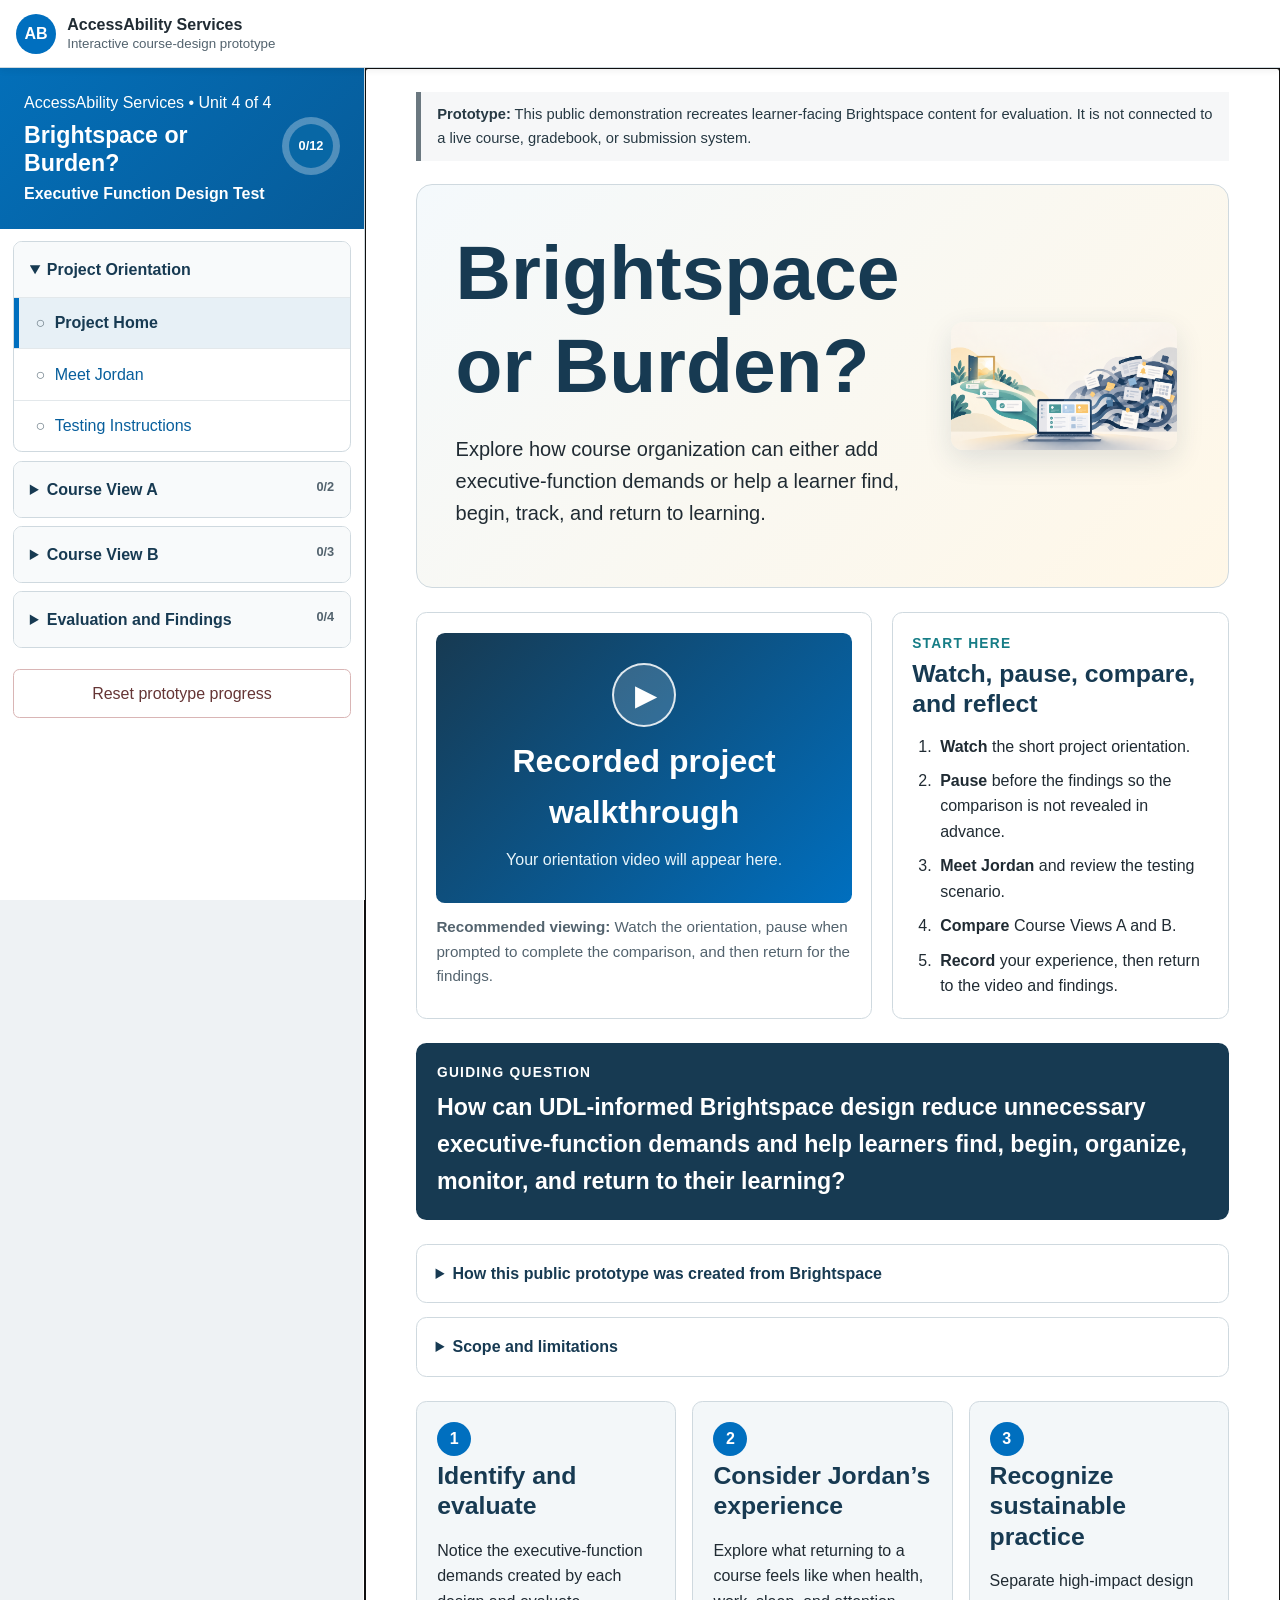
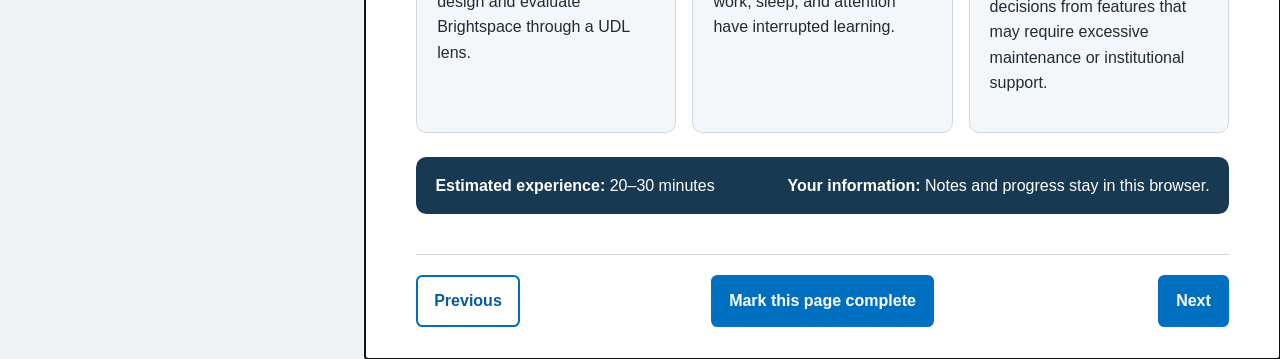
==== commit 86c58ad3: "removed top content and focus for video" ====
--- a/index.html
+++ b/index.html
@@ -19,11 +19,6 @@
       <span class="brand-mark" aria-hidden="true">AB</span>
       <span><strong>AccessAbility Services</strong><small>Interactive course-design prototype</small></span>
     </a>
-    <div class="toolbar" aria-label="Display and reading controls">
-      <button type="button" id="listen-button" class="toolbar-button">Listen to page</button>
-      <button type="button" id="text-button" class="toolbar-button" aria-pressed="false">Larger text</button>
-      <button type="button" id="contrast-button" class="toolbar-button" aria-pressed="false">High contrast</button>
-    </div>
   </header>
 
   <div class="app-shell">
@@ -73,19 +68,14 @@
 
     <main id="main-content" class="main-content" tabindex="-1">
       <div class="prototype-notice" role="note">
-        <strong>Prototype:</strong> This public demonstration recreates the learner-facing experience for evaluation. It is not connected to a live Brightspace course, gradebook, or submission system.
+        <strong>Prototype:</strong> This public demonstration recreates learner-facing Brightspace content for evaluation. It is not connected to a live course, gradebook, or submission system.
       </div>
 
       <section class="page is-active" id="page-home" data-page="home" aria-labelledby="home-title">
         <div class="hero">
           <div class="hero-copy">
-            <p class="eyebrow">One assignment. Two course designs.</p>
             <h2 id="home-title">Brightspace or Burden?</h2>
             <p class="hero-lead">Explore how course organization can either add executive-function demands or help a learner find, begin, track, and return to learning.</p>
-            <div class="button-row">
-              <button class="primary-button" type="button" data-go="jordan">Begin with Jordan</button>
-              <button class="secondary-button" type="button" data-go="instructions">Review the activity</button>
-            </div>
           </div>
           <img src="assets/brightspace-burden-hero.png" alt="A laptop between a clear, supported pathway and a crowded tangle of competing information.">
         </div>
@@ -120,8 +110,8 @@
         <details class="project-details">
           <summary>How this public prototype was created from Brightspace</summary>
           <div>
-            <p>I first built the learner-facing pages and activities in a D2L Brightspace sandbox. Because my classmates and colleagues cannot enter that private course, I exported the course content from Brightspace. The export included an IMS manifest, HTML content pages, Brightspace XML data, and image assets. I used those exported source files to recreate the relevant learner experience as this standalone public prototype.</p>
-            <p>No student records or private course data were included. This site preserves the content, organization, comparison activity, checklists, and reflection prompts needed for the project, but it does not reproduce the full Brightspace platform.</p>
+            <p>I first built the learner-facing pages and activities in a D2L Brightspace sandbox. Because my classmates and colleagues cannot enter that private course, I exported the course package. It contained the HTML pages and images I created, Brightspace configuration files, and a manifest—essentially a map that tells a learning platform which files belong in the course and how they fit together.</p>
+            <p>With help from ChatGPT, I used those exported materials to code this public HTML, CSS, and JavaScript reconstruction. I made the learning-content, comparison, and design decisions; ChatGPT helped translate those decisions into a working public prototype. No student records or private course data were included.</p>
           </div>
         </details>
 
@@ -384,6 +374,32 @@
           <label><input type="checkbox" data-check-item="criteria"><span><strong>Review the success criteria.</strong><small>Know what matters before continuing.</small></span></label>
           <label><input type="checkbox" data-check-item="help"><span><strong>Submit the work or ask for help.</strong><small>Use the message starter if you are stuck.</small></span></label>
         </div>
+        <section class="checklist-explainer" aria-labelledby="checklist-explainer-title">
+          <h3 id="checklist-explainer-title">What the Brightspace Checklist Can Do</h3>
+          <p>Brightspace checklists can group required or recommended actions into categories. Instructors can add descriptions, direct Quicklinks to course materials, due dates, and optional calendar display. Learners mark items complete, and checklist completion can appear in Class Progress when that feature is available to the instructor.</p>
+          <div class="info-grid two-up">
+            <article class="soft-card">
+              <h4>Where It May Help</h4>
+              <ul>
+                <li>Returning after an absence or interruption</li>
+                <li>Beginning a complex week or long-term project</li>
+                <li>Externalizing sequence, working memory, and progress</li>
+                <li>Making required and recommended actions more visible</li>
+              </ul>
+            </article>
+            <article class="soft-card warm">
+              <h4>Questions and Limitations</h4>
+              <ul>
+                <li>Will students know where the checklist is and why it matters?</li>
+                <li>Does it clarify the course path or create another place to check?</li>
+                <li>Are the steps meaningful, or are there too many small checkboxes?</li>
+                <li>Because students mark items themselves, completion is not proof of learning.</li>
+              </ul>
+            </article>
+          </div>
+          <p><strong>Faculty design suggestion:</strong> Use one short checklist for a complex week, major assignment, or re-entry pathway. Keep the items in the same order as the module, begin each with an action verb, link directly to the resource, and explain whether each item is required or recommended.</p>
+          <p><a href="https://community.d2l.com/brightspace/kb/articles/34713-about-checklist" target="_blank" rel="noopener">Review D2L’s official Checklist documentation</a> or <a href="https://community.d2l.com/brightspace/kb/articles/1697-about-class-progress" target="_blank" rel="noopener">learn how checklist completion can appear in Class Progress</a>.</p>
+        </section>
         <div class="button-row"><button class="secondary-button" type="button" data-go="view-b">Return to overview</button><button class="primary-button" type="button" data-go="assignment-b">Open assignment</button></div>
       </section>
 
@@ -453,8 +469,20 @@
           <tr><th scope="row">Class Progress and automated outreach</th><td>High</td><td>Moderate</td><td>Potentially high</td><td>Training, permissions, and clear faculty workflow</td></tr>
         </tbody></table></div>
         <div class="callout gold"><strong>Feasibility finding:</strong> The strongest starting practices are not the most technically complex. Predictability, clarity, visible next actions, and human support can be built into a reusable template.</div>
+
+        <section class="faculty-template" aria-labelledby="faculty-template-title">
+          <p class="eyebrow">Practical faculty resource</p>
+          <h3 id="faculty-template-title">Brightspace Weekly Overview Template</h3>
+          <p>This reusable HTML page gives faculty a consistent starting structure for weekly or module content. It includes a learning objective, an At a Glance block, a numbered learning pathway, response options, success criteria, re-entry guidance, and a direct help route. Faculty replace the bracketed text and insert their own Brightspace Quicklinks.</p>
+          <p>The template does not imitate every Brightspace function or create persistent check marks. When learner-controlled progress tracking is useful, faculty should create a separate Brightspace Checklist and link it from the overview page.</p>
+          <div class="button-row">
+            <a class="secondary-button" href="assets/brightspace-weekly-overview-template.html" target="_blank" rel="noopener">Preview Faculty Template</a>
+            <a class="primary-button" href="assets/brightspace-weekly-overview-template.html" download>Download HTML Template</a>
+          </div>
+        </section>
+
         <h3>Questions for Educators</h3>
-        <ul><li>Which supports could be built into a reusable course template?</li><li>Which features depend on institutional settings or permissions?</li><li>Which practices provide enough learner value to justify the effort?</li><li>What training or examples would make adoption more realistic?</li></ul>
+        <ul><li>Do you currently use Brightspace checklists? If so, how do students respond to them?</li><li>Which supports could be built into a reusable course template?</li><li>Which features depend on institutional settings or permissions?</li><li>Which practices provide enough learner value to justify the effort?</li><li>What training or examples would make adoption more realistic?</li></ul>
         <button class="primary-button" type="button" data-go="findings">Review the findings</button>
       </section>
 
@@ -471,7 +499,7 @@
         <h3>Connections to Universal Design for Learning</h3>
         <div class="udl-grid">
           <article><h4>Engagement</h4><p>Predictable structure, manageable entry points, reduced uncertainty, and a clear return pathway help sustain effort without lowering the academic goal.</p></article>
-          <article><h4>Representation</h4><p>Headings, visual grouping, concise summaries, read-aloud support, and repeated layout cues make important information easier to perceive and interpret.</p></article>
+          <article><h4>Representation</h4><p>Headings, visual grouping, concise summaries, direct links, and repeated layout cues make important information easier to perceive and interpret.</p></article>
           <article><h4>Action &amp; Expression</h4><p>Multiple response formats, visible success criteria, progress cues, and flexible pathways give learners meaningful ways to plan and demonstrate learning.</p></article>
         </div>
 
--- a/styles.css
+++ b/styles.css
@@ -40,9 +40,8 @@
 .brand span:last-child { display: grid; line-height: 1.2; }
 .brand small { margin-top: .15rem; color: var(--muted); }
 .brand-mark { display: inline-grid; place-items: center; width: 40px; height: 40px; color: #fff; background: var(--blue); border-radius: 50%; font-weight: 800; }
-.toolbar { display: flex; flex-wrap: wrap; justify-content: flex-end; gap: .45rem; }
-.toolbar-button, .icon-button { padding: .55rem .75rem; color: var(--blue-dark); background: #fff; border: 1px solid var(--line); border-radius: .4rem; font-weight: 700; cursor: pointer; }
-.toolbar-button:hover, .icon-button:hover { background: var(--blue-soft); }
+.icon-button { padding: .55rem .75rem; color: var(--blue-dark); background: #fff; border: 1px solid var(--line); border-radius: .4rem; font-weight: 700; cursor: pointer; }
+.icon-button:hover { background: var(--blue-soft); }
 .menu-button { display: none; }
 
 .app-shell { display: grid; grid-template-columns: 365px minmax(0,1fr); min-height: calc(100vh - 68px); }
@@ -179,6 +178,9 @@
 .interactive-checklist input { width: 1.3rem; height: 1.3rem; margin-top: .15rem; }
 .interactive-checklist span { display: grid; }
 .interactive-checklist small { color: var(--muted); }
+.checklist-explainer { margin: 2rem 0; padding: 1.2rem; background: var(--blue-soft); border-left: 6px solid var(--teal); }
+.checklist-explainer h3 { margin-top: 0; }
+.checklist-explainer h4 { margin-top: 0; }
 
 .evaluation-grid { display: grid; grid-template-columns: 1fr 1fr; gap: 1rem; }
 .evaluation-grid fieldset { display: grid; gap: .85rem; padding: 1.15rem; border: 1px solid var(--line); border-radius: var(--radius); }
@@ -194,6 +196,8 @@
 th, td { padding: .8rem; border: 1px solid var(--line); text-align: left; vertical-align: top; }
 thead th { color: #fff; background: var(--blue-dark); }
 tbody tr:nth-child(even) { background: var(--soft); }
+.faculty-template { margin: 2rem 0; padding: 1.25rem; background: #fff; border: 2px solid var(--blue); border-radius: var(--radius); }
+.faculty-template h3 { margin-top: .25rem; }
 
 .comparison-grid { display: grid; grid-template-columns: repeat(3, 1fr); gap: 1rem; margin: 1.2rem 0 2rem; }
 .comparison-grid article { padding: 1.2rem; border: 1px solid var(--line); border-top: 6px solid #73828b; border-radius: var(--radius); }
@@ -215,10 +219,6 @@
 .complete-button.is-complete { color: #173d26; background: #dff3e5; border-color: #3c8b56; }
 .toast { position: fixed; z-index: 100; right: 1rem; bottom: 1rem; max-width: 330px; padding: .8rem 1rem; color: #fff; background: #173a52; border-radius: .5rem; box-shadow: var(--shadow); }
 
-body.large-text { font-size: 118%; }
-body.high-contrast { --blue: #004b87; --blue-dark: #000; --teal: #005f62; --ink: #000; --muted: #222; --line: #303030; --soft: #fff; --blue-soft: #fff; --gold-soft: #fff; background: #fff; }
-body.high-contrast .soft-card, body.high-contrast .info-card, body.high-contrast .glance-card, body.high-contrast .objective-card, body.high-contrast .callout, body.high-contrast .assignment-panel { border: 2px solid #000; }
-
 @media (max-width: 1050px) {
   .app-shell { grid-template-columns: 310px minmax(0,1fr); }
   .glance-grid { grid-template-columns: 1fr 1fr; }
@@ -228,8 +228,6 @@
 @media (max-width: 800px) {
   .topbar { flex-wrap: wrap; }
   .menu-button { display: inline-block; }
-  .toolbar { width: 100%; justify-content: stretch; }
-  .toolbar-button { flex: 1; }
   .app-shell { display: block; }
   .sidebar { position: fixed; z-index: 50; top: 0; left: 0; width: min(92vw, 370px); height: 100vh; transform: translateX(-105%); transition: transform .2s ease; box-shadow: var(--shadow); }
   .sidebar.is-open { transform: translateX(0); }
@@ -251,7 +249,7 @@
 }
 
 @media print {
-  .topbar, .sidebar, .prototype-notice, .page-footer, .toolbar, .timer-card, .reset-button { display: none !important; }
+  .topbar, .sidebar, .prototype-notice, .page-footer, .timer-card, .reset-button { display: none !important; }
   .app-shell { display: block; }
   .main-content { padding: 0; }
   .page { display: block !important; page-break-after: always; }
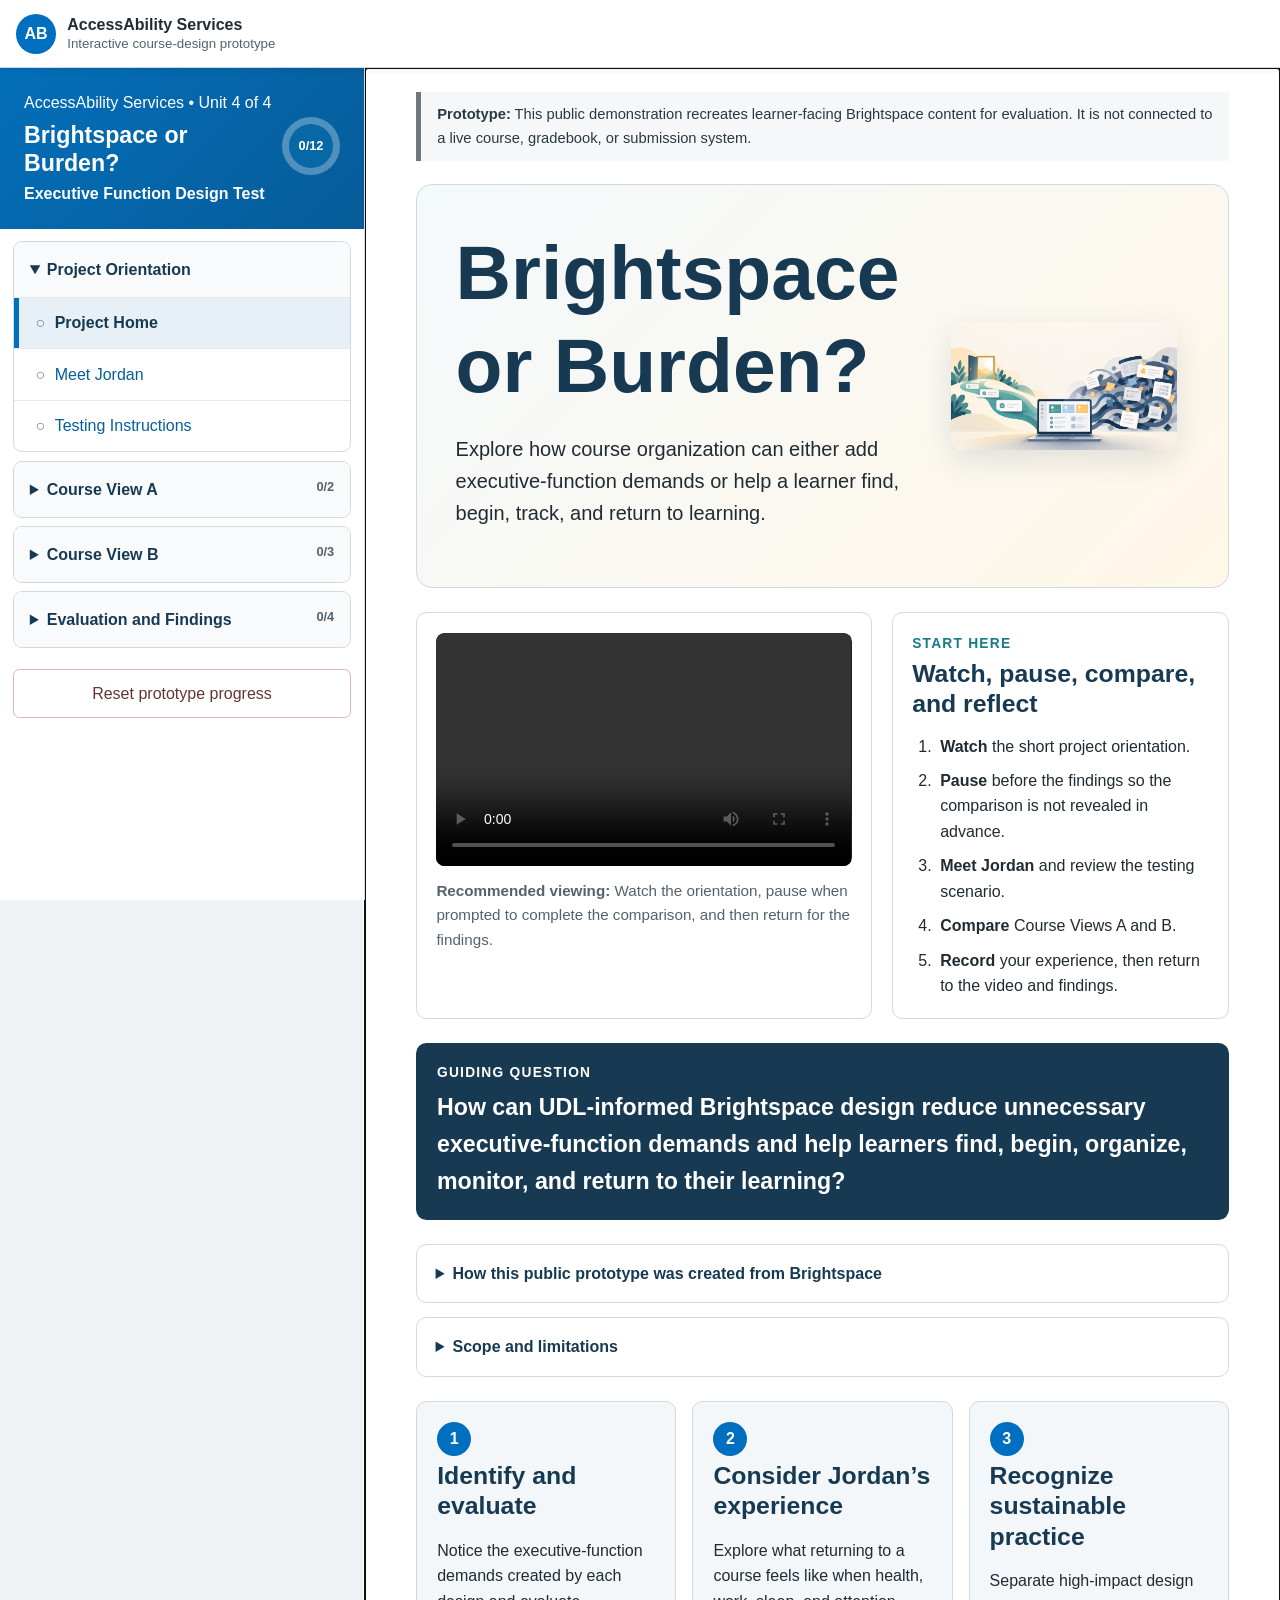
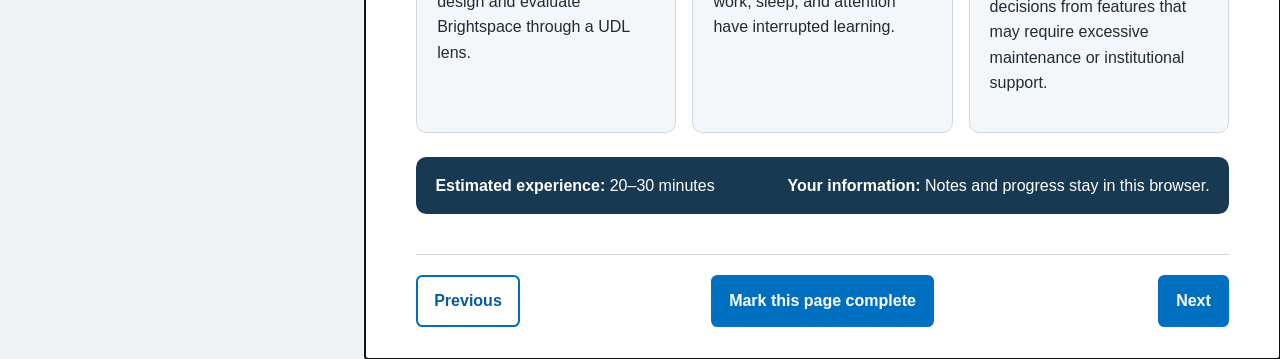
==== commit 193eb5e8: "Add walkthrough video to project homepage" ====
--- a/index.html
+++ b/index.html
@@ -82,11 +82,16 @@
 
         <section class="orientation-section" aria-labelledby="walkthrough-title">
           <div class="video-stage">
-            <div class="video-placeholder" role="img" aria-label="Placeholder for Alison Dodge's recorded project walkthrough">
-              <span class="play-symbol" aria-hidden="true">▶</span>
-              <strong>Recorded project walkthrough</strong>
-              <span>Your orientation video will appear here.</span>
-            </div>
+            <video
+  class="project-video"
+  controls
+  preload="metadata"
+  aria-label="Brightspace or Burden project walkthrough by Alison Dodge"
+>
+  <source src="assets/project-walkthrough.mp4" type="video/mp4">
+  Your browser does not support the video player.
+  <a href="assets/project-walkthrough.mp4">Download the project walkthrough video</a>.
+</video>
             <p class="video-note"><strong>Recommended viewing:</strong> Watch the orientation, pause when prompted to complete the comparison, and then return for the findings.</p>
           </div>
           <div class="orientation-copy">
@@ -160,9 +165,12 @@
             <h3>Hi, I’m Jordan.</h3>
             <p>I’m a 20-year-old college sophomore, and I use she/her pronouns. I love hiking, being outdoors, and noticing details other people miss.</p>
             <p>I hope to become a private investigator someday. I can spot a suspicious footprint faster than I can find an assignment deadline buried halfway down a course page.</p>
-            <div class="tag-list" aria-label="Jordan at a glance">
-              <span>College sophomore</span><span>She/her</span><span>Future private investigator</span><span>Outdoor enthusiast</span>
-            </div>
+            <ul class="profile-highlights" aria-label="Jordan at a glance">
+              <li>College sophomore</li>
+              <li>She/her</li>
+              <li>Future private investigator</li>
+              <li>Outdoor enthusiast</li>
+            </ul>
           </div>
         </div>
 
--- a/styles.css
+++ b/styles.css
@@ -117,8 +117,8 @@
 .persona-intro img { border-radius: .6rem; }
 .persona-intro figcaption { margin-top: .45rem; color: var(--muted); font-size: .86rem; }
 .persona-intro h3 { margin-top: 0; }
-.tag-list { display: flex; flex-wrap: wrap; gap: .5rem; margin-top: 1rem; }
-.tag-list span { padding: .45rem .75rem; color: #fff; background: var(--blue-dark); border-radius: 999px; font-size: .86rem; font-weight: 700; }
+.profile-highlights { display: grid; grid-template-columns: repeat(2, minmax(0, 1fr)); gap: .55rem; margin: 1rem 0 0; padding: 0; list-style: none; }
+.profile-highlights li { max-width: none; padding: .55rem .7rem; color: var(--blue-dark); background: var(--gold-soft); border-left: 4px solid var(--gold); border-radius: .2rem; font-size: .9rem; font-weight: 700; }
 .check-list li { margin-bottom: .4rem; }
 
 .callout { margin: 1.4rem 0; padding: 1rem 1.25rem; border-radius: var(--radius); }
@@ -235,6 +235,7 @@
   .main-content { padding: 1rem; }
   .hero, .orientation-section, .persona-intro, .two-up, .evaluation-grid, .discussion-grid { grid-template-columns: 1fr; }
   .hero img { order: -1; }
+  .profile-highlights { grid-template-columns: 1fr; }
   .page-heading-row { display: block; }
   .timer-card { margin-bottom: 1rem; }
   .action-path li { grid-template-columns: 42px 1fr; }
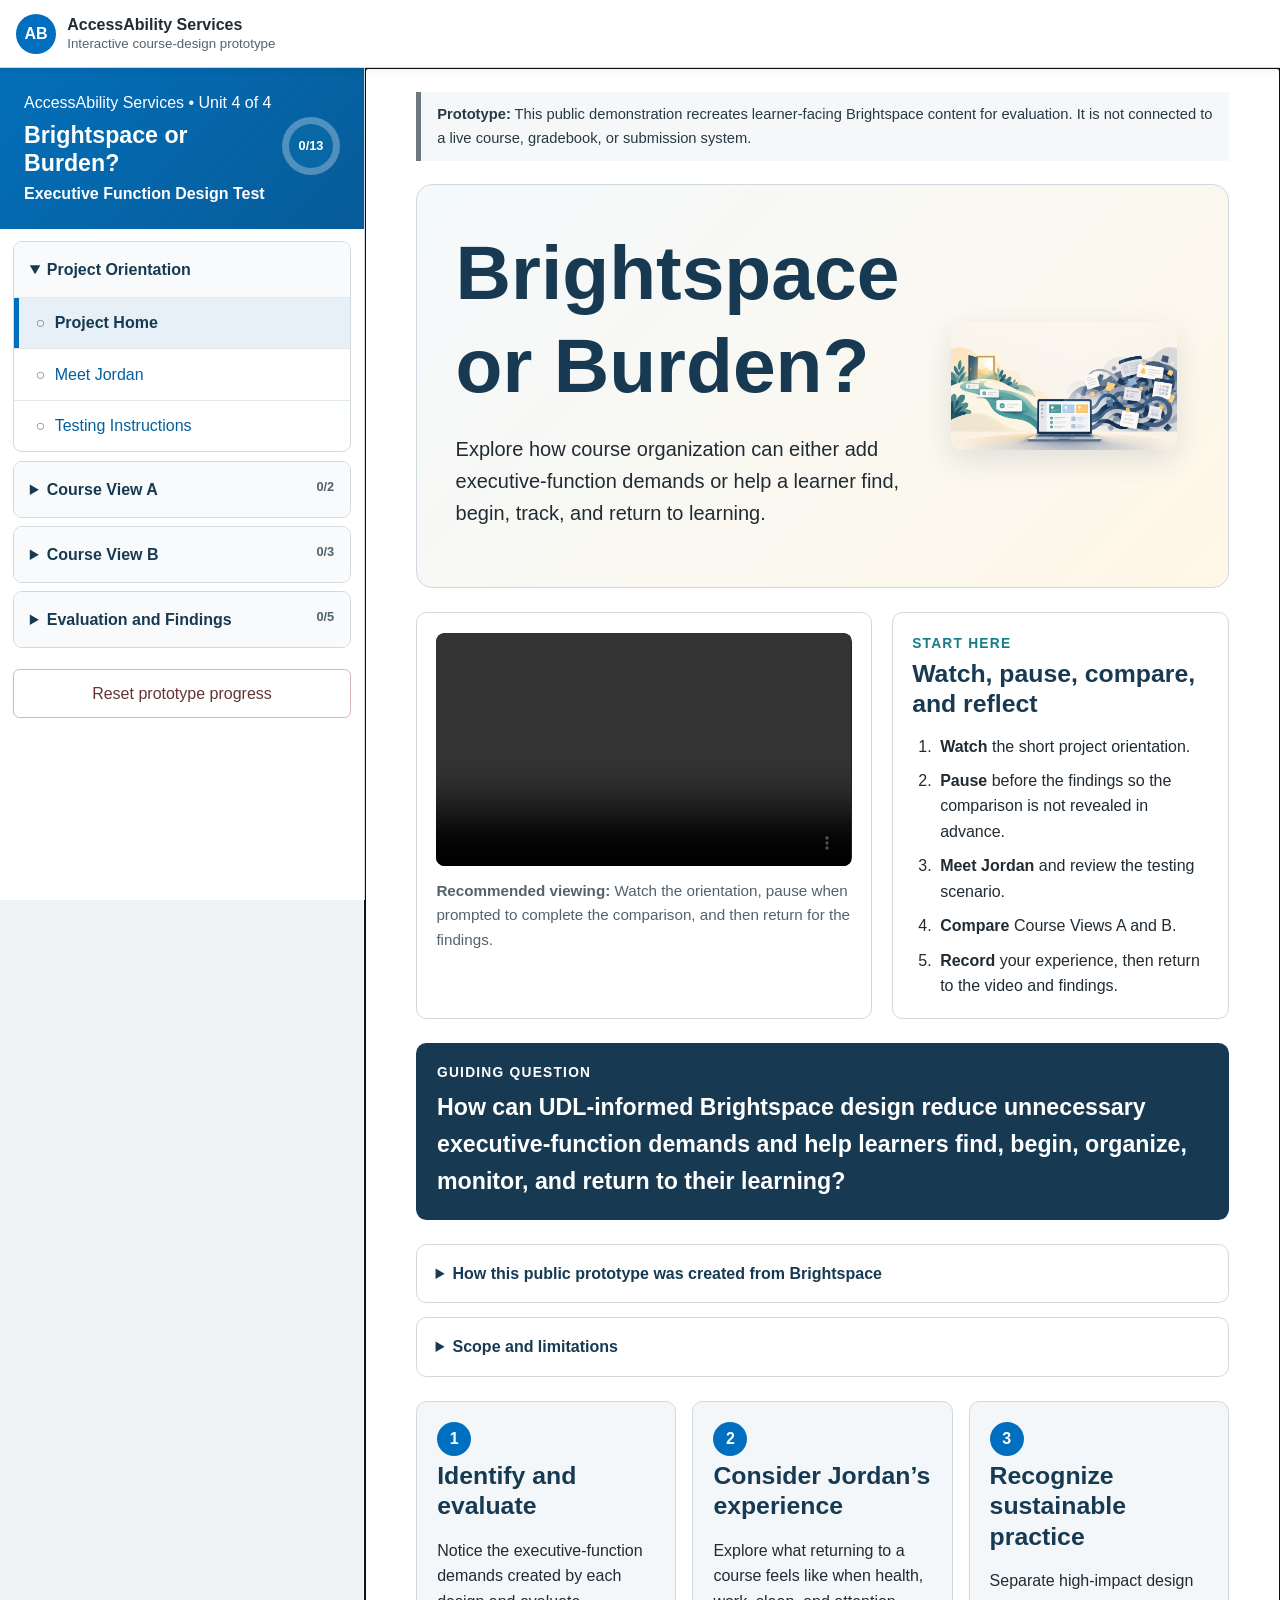
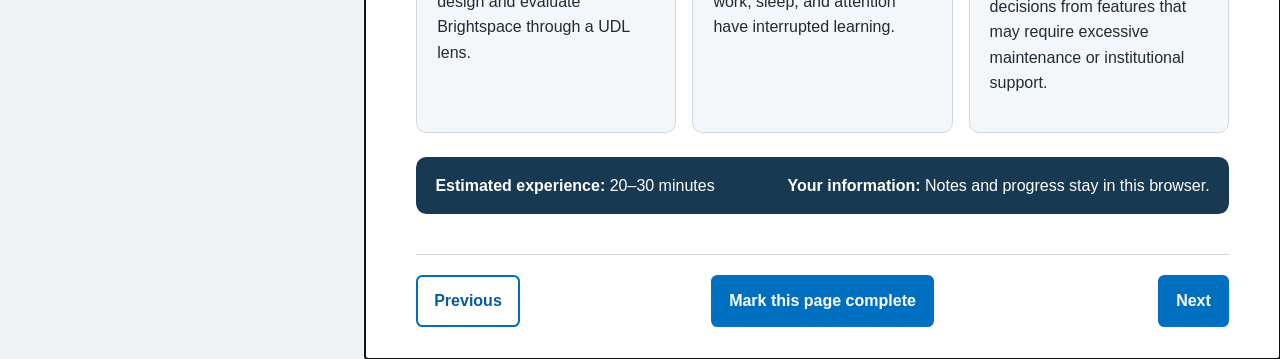
==== commit 29d5f38a: "Added resources and updated faculty feesability + content" ====
--- a/index.html
+++ b/index.html
@@ -27,8 +27,8 @@
         <p>AccessAbility Services <span aria-hidden="true">•</span> Unit 4 of 4</p>
         <div class="course-title-row">
           <h1>Brightspace or Burden?</h1>
-          <div class="progress-ring" id="progress-ring" role="img" aria-label="0 of 12 pages complete">
-            <span id="progress-count">0/12</span>
+          <div class="progress-ring" id="progress-ring" role="img" aria-label="0 of 13 pages complete">
+            <span id="progress-count">0/13</span>
           </div>
         </div>
         <p class="course-subtitle">Executive Function Design Test</p>
@@ -53,10 +53,11 @@
           <a href="#assignment-b" data-page-link="assignment-b">B – Field Observation Brief</a>
         </details>
         <details>
-          <summary>Evaluation and Findings <span class="module-count">0/4</span></summary>
+          <summary>Evaluation and Findings <span class="module-count">0/5</span></summary>
           <a href="#evaluation" data-page-link="evaluation">Participant Evaluation</a>
-          <a href="#educator" data-page-link="educator">Educator Feasibility Review</a>
+          <a href="#educator" data-page-link="educator">Practical Faculty Resource</a>
           <a href="#findings" data-page-link="findings">Best-Practice Findings</a>
+          <a href="#sources" data-page-link="sources">Sources and Course Connections</a>
           <a href="#discussion" data-page-link="discussion">Discussion Activity</a>
         </details>
       </nav>
@@ -83,15 +84,15 @@
         <section class="orientation-section" aria-labelledby="walkthrough-title">
           <div class="video-stage">
             <video
-  class="project-video"
-  controls
-  preload="metadata"
-  aria-label="Brightspace or Burden project walkthrough by Alison Dodge"
->
-  <source src="assets/project-walkthrough.mp4" type="video/mp4">
-  Your browser does not support the video player.
-  <a href="assets/project-walkthrough.mp4">Download the project walkthrough video</a>.
-</video>
+              class="project-video"
+              controls
+              preload="metadata"
+              aria-label="Brightspace or Burden project walkthrough by Alison Dodge"
+            >
+              <source src="assets/project-walkthrough.mp4" type="video/mp4">
+              Your browser does not support the video player.
+              <a href="assets/project-walkthrough.mp4">Download the project walkthrough video</a>.
+            </video>
             <p class="video-note"><strong>Recommended viewing:</strong> Watch the orientation, pause when prompted to complete the comparison, and then return for the findings.</p>
           </div>
           <div class="orientation-copy">
@@ -458,31 +459,53 @@
           <label>What reduced or increased your mental effort?<textarea name="reflection-effort" rows="4"></textarea></label>
           <label>Which version would better support Jordan after missing several days?<textarea name="reflection-jordan" rows="4"></textarea></label>
           <label>What is one change you would make before using this design with students?<textarea name="reflection-change" rows="4"></textarea></label>
-          <div class="button-row"><button class="primary-button" type="button" id="download-notes">Download my notes</button><button class="secondary-button" type="button" data-go="educator">Continue to educator review</button></div>
+          <div class="button-row"><button class="primary-button" type="button" id="download-notes">Download my notes</button><button class="secondary-button" type="button" data-go="educator">Continue to faculty resource</button></div>
           <p class="save-status" id="save-status" aria-live="polite">Responses save automatically in this browser.</p>
         </form>
       </section>
 
       <section class="page" id="page-educator" data-page="educator" aria-labelledby="educator-title" hidden>
-        <p class="eyebrow">Sustainability matters</p>
-        <h2 id="educator-title">Educator Feasibility Review</h2>
-        <p>A support may benefit learners and still be difficult for instructors to create or maintain. Consider the balance between learner value and educator effort.</p>
-        <div class="table-wrap"><table><caption>Estimated effort and value of prototype supports</caption><thead><tr><th scope="col">Support</th><th scope="col">Initial effort</th><th scope="col">Ongoing effort</th><th scope="col">Learner value</th><th scope="col">What makes it sustainable</th></tr></thead><tbody>
-          <tr><th scope="row">Consistent weekly structure</th><td>Moderate</td><td>Low</td><td>High</td><td>Reusable module template</td></tr>
-          <tr><th scope="row">Purpose, deadline, time estimate, and first action</th><td>Low</td><td>Low</td><td>High</td><td>Short “At a Glance” block</td></tr>
-          <tr><th scope="row">Numbered action pathway</th><td>Moderate</td><td>Low</td><td>High</td><td>Copy and update the same five-step pattern</td></tr>
-          <tr><th scope="row">Multiple response formats</th><td>Moderate</td><td>Moderate</td><td>High</td><td>Shared criteria across formats</td></tr>
-          <tr><th scope="row">Return-to-learning checklist</th><td>Moderate</td><td>Moderate</td><td>High</td><td>Use selectively for complex weeks or projects</td></tr>
-          <tr><th scope="row">Direct, approachable help route</th><td>Low</td><td>Low</td><td>High</td><td>Reusable message starter</td></tr>
-          <tr><th scope="row">Class Progress and automated outreach</th><td>High</td><td>Moderate</td><td>Potentially high</td><td>Training, permissions, and clear faculty workflow</td></tr>
-        </tbody></table></div>
-        <div class="callout gold"><strong>Feasibility finding:</strong> The strongest starting practices are not the most technically complex. Predictability, clarity, visible next actions, and human support can be built into a reusable template.</div>
+        <p class="eyebrow">Sustainable course-design support</p>
+        <h2 id="educator-title">Practical Faculty Resource</h2>
+        <p>This page turns the project findings into a reusable starting point for faculty. The feasibility review is included here because a learner support must also be realistic for instructors to create, maintain, and use consistently.</p>
 
         <section class="faculty-template" aria-labelledby="faculty-template-title">
-          <p class="eyebrow">Practical faculty resource</p>
+          <p class="eyebrow">Reusable starting point</p>
           <h3 id="faculty-template-title">Brightspace Weekly Overview Template</h3>
           <p>This reusable HTML page gives faculty a consistent starting structure for weekly or module content. It includes a learning objective, an At a Glance block, a numbered learning pathway, response options, success criteria, re-entry guidance, and a direct help route. Faculty replace the bracketed text and insert their own Brightspace Quicklinks.</p>
           <p>The template does not imitate every Brightspace function or create persistent check marks. When learner-controlled progress tracking is useful, faculty should create a separate Brightspace Checklist and link it from the overview page.</p>
+
+          <h4>Feasibility at a Glance</h4>
+          <div class="feasibility-grid">
+            <article>
+              <h5>Cost and access</h5>
+              <p>Brightspace is institutionally licensed. The suggested starting practices use tools already available within the LMS, but access to Class Progress, Intelligent Agents, and other features depends on institutional settings and permissions.</p>
+            </article>
+            <article>
+              <h5>Time and maintenance</h5>
+              <p>A reusable weekly template requires moderate setup once and relatively little weekly maintenance. Checklists require purposeful updates so that dates, links, and sequence remain accurate.</p>
+            </article>
+            <article>
+              <h5>Learning curve and support</h5>
+              <p>Clear headings, an At a Glance block, and direct Quicklinks require basic course-building skills. More advanced progress monitoring and outreach may require training, administrator permissions, and a shared faculty workflow.</p>
+            </article>
+            <article>
+              <h5>Scalable starting point</h5>
+              <p>Faculty do not need to use every Brightspace feature at once. A consistent overview, visible first action, re-entry pathway, and direct help route offer high learner value without creating an unsustainable redesign.</p>
+            </article>
+          </div>
+
+          <div class="table-wrap"><table><caption>Estimated effort and value of prototype supports</caption><thead><tr><th scope="col">Support</th><th scope="col">Initial effort</th><th scope="col">Ongoing effort</th><th scope="col">Learner value</th><th scope="col">What makes it sustainable</th></tr></thead><tbody>
+            <tr><th scope="row">Consistent weekly structure</th><td>Moderate</td><td>Low</td><td>High</td><td>Reusable module template</td></tr>
+            <tr><th scope="row">Purpose, deadline, time estimate, and first action</th><td>Low</td><td>Low</td><td>High</td><td>Short “At a Glance” block</td></tr>
+            <tr><th scope="row">Numbered action pathway</th><td>Moderate</td><td>Low</td><td>High</td><td>Copy and update the same five-step pattern</td></tr>
+            <tr><th scope="row">Multiple response formats</th><td>Moderate</td><td>Moderate</td><td>High</td><td>Shared criteria across formats</td></tr>
+            <tr><th scope="row">Return-to-learning checklist</th><td>Moderate</td><td>Moderate</td><td>High</td><td>Use selectively for complex weeks or projects</td></tr>
+            <tr><th scope="row">Direct, approachable help route</th><td>Low</td><td>Low</td><td>High</td><td>Reusable message starter</td></tr>
+            <tr><th scope="row">Class Progress and automated outreach</th><td>High</td><td>Moderate</td><td>Potentially high</td><td>Training, permissions, and clear faculty workflow</td></tr>
+          </tbody></table></div>
+
+          <div class="callout gold"><strong>Feasibility finding:</strong> The strongest starting practices are not the most technically complex. Predictability, clarity, visible next actions, and human support can be built into a reusable template.</div>
           <div class="button-row">
             <a class="secondary-button" href="assets/brightspace-weekly-overview-template.html" target="_blank" rel="noopener">Preview Faculty Template</a>
             <a class="primary-button" href="assets/brightspace-weekly-overview-template.html" download>Download HTML Template</a>
@@ -518,6 +541,86 @@
 
         <h3>Reflection on Brightspace</h3>
         <p>While building and testing this prototype, I found that Brightspace offered several ways to navigate to the same information. That flexibility can be helpful, but it can also make course building and learner navigation feel less natural. The platform provides useful tools—content units, completion tracking, checklists, calendar dates, accessibility checking, Class Progress, and automated outreach—but those tools do not automatically create an executive-function-friendly course. Their value depends on whether educators select, organize, explain, and maintain them intentionally.</p>
+        <button class="primary-button" type="button" data-go="sources">Review sources and course connections</button>
+      </section>
+
+      <section class="page" id="page-sources" data-page="sources" aria-labelledby="sources-title" hidden>
+        <p class="eyebrow">Research foundation and course connections</p>
+        <h2 id="sources-title">Sources and Course Connections</h2>
+        <p class="page-lead">The prototype grew from course readings, module discussions, the CAST UDL Guidelines, official Brightspace documentation, and my daily work supporting college students. The sources below helped me move from “What is difficult for the student?” to “What can the learning environment make clearer, more flexible, and easier to re-enter?”</p>
+
+        <h3>How the Modules Shaped the Project</h3>
+        <div class="module-connections">
+          <article>
+            <span class="module-label">Module 1</span>
+            <h4>UDL as proactive design</h4>
+            <p>The opening module established that moving content onto a screen is not the same as designing an effective digital learning experience. CAST’s UDL framework guided the comparison of engagement, representation, and action and expression. View B anticipates learner variability without changing the academic goal.</p>
+            <p class="connection-note"><strong>Visible in the prototype:</strong> clear purpose, multiple response formats, success criteria, and a manageable first action.</p>
+          </article>
+          <article>
+            <span class="module-label">Module 2</span>
+            <h4>Learner variability, context, and persona</h4>
+            <p>The readings challenged deficit-based interpretations of behavior and emphasized the interaction between a learner and the environment. Jordan makes those ideas concrete by combining strengths, interests, attention, health, work, sleep, and re-entry needs rather than reducing her to a diagnosis.</p>
+            <p class="connection-note"><strong>Visible in the prototype:</strong> Jordan’s strengths-based profile and the question of what the course—not only the learner—can do differently.</p>
+          </article>
+          <article>
+            <span class="module-label">Module 3</span>
+            <h4>Access is more than having technology</h4>
+            <p>Module 3 reinforced that access to a device or LMS does not guarantee meaningful access to learning. Siemens’s connectivist perspective also helped frame learning as connections among people, tools, and information. Technology supports learners when information is usable, expectations are understandable, and human help remains available.</p>
+            <p class="connection-note"><strong>Visible in the prototype:</strong> direct links, reduced navigation demands, a message starter, and an explicit route back after interruption.</p>
+          </article>
+          <article>
+            <span class="module-label">Module 4</span>
+            <h4>Choice with purposeful structure</h4>
+            <p>The synchronous-learning work highlighted the benefits and limits of live digital tools, including attention, fatigue, bandwidth, and participation preferences. The larger lesson was not to require one mode simply because the technology makes it possible.</p>
+            <p class="connection-note"><strong>Visible in the prototype:</strong> written, audio, or visual response options tied to the same criteria, plus an accessible asynchronous pathway.</p>
+          </article>
+          <article>
+            <span class="module-label">Module 5</span>
+            <h4>Asynchronous structure and community</h4>
+            <p>The asynchronous-learning readings made executive-function support especially relevant. Predictable modules, visible sequence, instructor presence, and meaningful interaction help learners manage time and remain connected when everyone is not working together.</p>
+            <p class="connection-note"><strong>Visible in the prototype:</strong> repeated layout cues, progress tracking, the return-to-learning checklist, participant reflection, and discussion prompts.</p>
+          </article>
+          <article>
+            <span class="module-label">Course project</span>
+            <h4>Technology and design are not the same thing</h4>
+            <p>Brightspace supplies Content, Checklists, completion tracking, Class Progress, and communication tools. Those features become supportive only when educators select, organize, explain, and maintain them with learner variability in mind.</p>
+            <p class="connection-note"><strong>Visible in the prototype:</strong> the A/B design test, educator feasibility review, and reusable weekly overview template.</p>
+          </article>
+        </div>
+
+        <h3>From Sources to Design Decisions</h3>
+        <div class="table-wrap source-map"><table><caption>Research and course ideas applied in the prototype</caption><thead><tr><th scope="col">Source or idea</th><th scope="col">Connection to this project</th></tr></thead><tbody>
+          <tr><th scope="row">CAST UDL Guidelines 3.0</th><td>Informed the analysis of engagement, representation, and action and expression, including learner choice and executive-function supports.</td></tr>
+          <tr><th scope="row">Eide and Eide; Brown; Domings, Crevecoeur, and Ralabate</th><td>Supported a strengths-based persona and the decision to examine barriers in the environment rather than interpret difficulty as lack of ability.</td></tr>
+          <tr><th scope="row">Darling-Hammond, Zielezinski, and Goldman</th><td>Reinforced that technology is most useful when paired with active learning, meaningful interaction, and appropriate learner support.</td></tr>
+          <tr><th scope="row">Kramer, Burgstahler, and Bond; Jones</th><td>Supported treating accessibility and inclusive design as part of course creation from the beginning rather than as accommodations added afterward.</td></tr>
+          <tr><th scope="row">Siemens</th><td>Reinforced that digital learning depends on connections among people, tools, and information—not on isolated access to a platform.</td></tr>
+          <tr><th scope="row">Moore</th><td>Connected predictable LMS structure, module sequence, and visible completion to executive-function support in asynchronous learning.</td></tr>
+          <tr><th scope="row">Farmer; Lowenthal and colleagues; Coppola and colleagues</th><td>Informed the balance of asynchronous independence, instructor presence, learner interaction, and community-building.</td></tr>
+          <tr><th scope="row">D2L Brightspace documentation</th><td>Verified what Checklists and Class Progress can do, while helping distinguish live Brightspace functions from the simulations used in this public prototype.</td></tr>
+        </tbody></table></div>
+
+        <h3>References</h3>
+        <ol class="reference-list">
+          <li>Brown, T. E. (2015). ADHD from stereotype to science. <em>Educational Leadership, 73</em>(2), 52–56.</li>
+          <li>CAST. (2024). <a href="https://udlguidelines.cast.org/" target="_blank" rel="noopener"><em>CAST Universal Design for Learning Guidelines version 3.0</em></a>.</li>
+          <li>Coppola, N. W., Hiltz, S. R., &amp; Rotter, N. G. (2002). Becoming a virtual professor: Pedagogical roles and asynchronous learning networks. <em>Journal of Management Information Systems, 18</em>(4), 169–189. <a href="https://doi.org/10.1080/07421222.2002.11045703" target="_blank" rel="noopener">https://doi.org/10.1080/07421222.2002.11045703</a></li>
+          <li>Coy, K., Marino, M. T., &amp; Serianni, B. (2014). Using Universal Design for Learning in synchronous online instruction. <em>Journal of Special Education Technology, 29</em>(1), 63–74.</li>
+          <li>Darling-Hammond, L., Zielezinski, M. B., &amp; Goldman, S. (2014). <a href="https://all4ed.org/publication/usingtechnology/" target="_blank" rel="noopener"><em>Using technology to support at-risk students’ learning</em></a>. Stanford Center for Opportunity Policy in Education.</li>
+          <li>D2L Corporation. (n.d.-a). <a href="https://community.d2l.com/brightspace/kb/articles/34713-about-checklist" target="_blank" rel="noopener"><em>About Checklist</em></a>. Brightspace Community.</li>
+          <li>D2L Corporation. (n.d.-b). <a href="https://community.d2l.com/brightspace/kb/articles/3314-about-class-progress" target="_blank" rel="noopener"><em>About Class Progress</em></a>. Brightspace Community.</li>
+          <li>Domings, Y., Crevecoeur, Y. C., &amp; Ralabate, P. K. (2014). Meeting the needs of learners with autism spectrum disorders: Universal Design for Learning. In K. Boser, M. Goodwin, &amp; S. C. Wayland (Eds.), <em>Technology tools for students with autism: Innovations that enhance independence and learning</em> (pp. 21–42). Paul H. Brookes Publishing.</li>
+          <li>Eide, B. L., &amp; Eide, F. F. (2006). The mislabeled child. <em>The New Atlantis</em>, (12), 46–59.</li>
+          <li>Farmer, H. (2020, August 18). <a href="https://er.educause.edu/blogs/2020/8/6-models-for-blended-synchronous-and-asynchronous-online-course-delivery" target="_blank" rel="noopener">6 models for blended synchronous and asynchronous online course delivery</a>. <em>EDUCAUSE Review</em>.</li>
+          <li>Jones, C. (2018). <a href="https://universityaffairs.ca/opinion/accessibility-must-be-more-than-an-add-on-to-online-pedagogy/" target="_blank" rel="noopener">Accessibility must be more than an add-on to online pedagogy</a>. <em>University Affairs</em>.</li>
+          <li>Kramer, H., Burgstahler, S., &amp; Bond, L. (2015). <em>Implementing universal and inclusive design for online learning accessibility</em> [Webinar presentation].</li>
+          <li>Lowenthal, P. R., West, R. E., Archambault, L., &amp; Borup, J. (2020, August 24). <a href="https://er.educause.edu/articles/2020/8/engaging-students-through-asynchronous-video-based-discussions-in-online-courses" target="_blank" rel="noopener">Engaging students through asynchronous video-based discussions in online courses</a>. <em>EDUCAUSE Review</em>.</li>
+          <li>Moore, E. J. (2020, September 20). <a href="https://www.novakeducation.com/blog/how-to-design-effective-canvas-modules" target="_blank" rel="noopener">How to design effective Canvas modules</a>. Novak Education.</li>
+          <li>Siemens, G. (2005). <a href="https://www.itdl.org/Journal/Jan_05/article01.htm" target="_blank" rel="noopener">Connectivism: A learning theory for the digital age</a>. <em>International Journal of Instructional Technology and Distance Learning, 2</em>(1).</li>
+        </ol>
+
+        <div class="callout blue"><strong>Use of course material:</strong> The references are included to make the intellectual path of the project visible. The prototype also reflects my professional experience supporting students with executive-function, access, and re-entry needs.</div>
         <button class="primary-button" type="button" data-go="discussion">Continue to discussion</button>
       </section>
 
--- a/styles.css
+++ b/styles.css
@@ -28,6 +28,7 @@
 h2 { margin: .15rem 0 1rem; font-size: clamp(2rem, 4vw, 3.15rem); }
 h3 { margin: 1.65rem 0 .65rem; font-size: clamp(1.25rem, 2vw, 1.55rem); }
 h4 { margin: 1.25rem 0 .4rem; font-size: 1.1rem; }
+h5 { margin: .2rem 0 .45rem; color: var(--blue-dark); font-size: 1rem; }
 p, li { max-width: 78ch; }
 blockquote { margin: 1rem 0; padding: .8rem 1rem; background: var(--soft); border-left: 5px solid #236b42; }
 
@@ -198,6 +199,9 @@
 tbody tr:nth-child(even) { background: var(--soft); }
 .faculty-template { margin: 2rem 0; padding: 1.25rem; background: #fff; border: 2px solid var(--blue); border-radius: var(--radius); }
 .faculty-template h3 { margin-top: .25rem; }
+.feasibility-grid { display: grid; grid-template-columns: repeat(2, minmax(0, 1fr)); gap: .9rem; margin: 1rem 0 1.5rem; }
+.feasibility-grid article { padding: 1rem; background: var(--blue-soft); border-left: 5px solid var(--teal); border-radius: .35rem; }
+.feasibility-grid p { margin: 0; }
 
 .comparison-grid { display: grid; grid-template-columns: repeat(3, 1fr); gap: 1rem; margin: 1.2rem 0 2rem; }
 .comparison-grid article { padding: 1.2rem; border: 1px solid var(--line); border-top: 6px solid #73828b; border-radius: var(--radius); }
@@ -213,6 +217,16 @@
 .recommendations strong, .recommendations span { display: block; }
 .discussion-grid { grid-template-columns: 1fr 1fr; }
 
+.module-connections { display: grid; grid-template-columns: repeat(2, minmax(0, 1fr)); gap: 1rem; margin: 1.2rem 0 2rem; }
+.module-connections article { padding: 1.2rem; background: #fff; border: 1px solid var(--line); border-top: 6px solid var(--teal); border-radius: var(--radius); box-shadow: 0 5px 16px rgba(23, 58, 82, .07); }
+.module-connections h4 { margin-top: .45rem; }
+.module-label { display: inline-block; padding: .25rem .55rem; color: #fff; background: var(--blue-dark); border-radius: 99px; font-size: .8rem; font-weight: 900; letter-spacing: .04em; text-transform: uppercase; }
+.connection-note { padding-top: .8rem; border-top: 1px solid var(--line); color: #364b57; }
+.source-map table { min-width: 680px; }
+.source-map th:first-child { width: 33%; }
+.reference-list { display: grid; gap: .85rem; padding-left: 1.8rem; }
+.reference-list li { max-width: 88ch; padding-left: .35rem; overflow-wrap: anywhere; }
+
 .page-footer { max-width: var(--content-width); display: grid; grid-template-columns: 1fr auto 1fr; align-items: center; gap: .7rem; margin: 2.5rem auto 0; padding-top: 1.25rem; border-top: 1px solid var(--line); }
 #next-page { justify-self: end; }
 #previous-page { justify-self: start; }
@@ -233,7 +247,7 @@
   .sidebar.is-open { transform: translateX(0); }
   .sidebar-scrim { position: fixed; z-index: 40; inset: 0; background: rgba(0,0,0,.45); }
   .main-content { padding: 1rem; }
-  .hero, .orientation-section, .persona-intro, .two-up, .evaluation-grid, .discussion-grid { grid-template-columns: 1fr; }
+  .hero, .orientation-section, .persona-intro, .two-up, .evaluation-grid, .discussion-grid, .feasibility-grid, .module-connections { grid-template-columns: 1fr; }
   .hero img { order: -1; }
   .profile-highlights { grid-template-columns: 1fr; }
   .page-heading-row { display: block; }
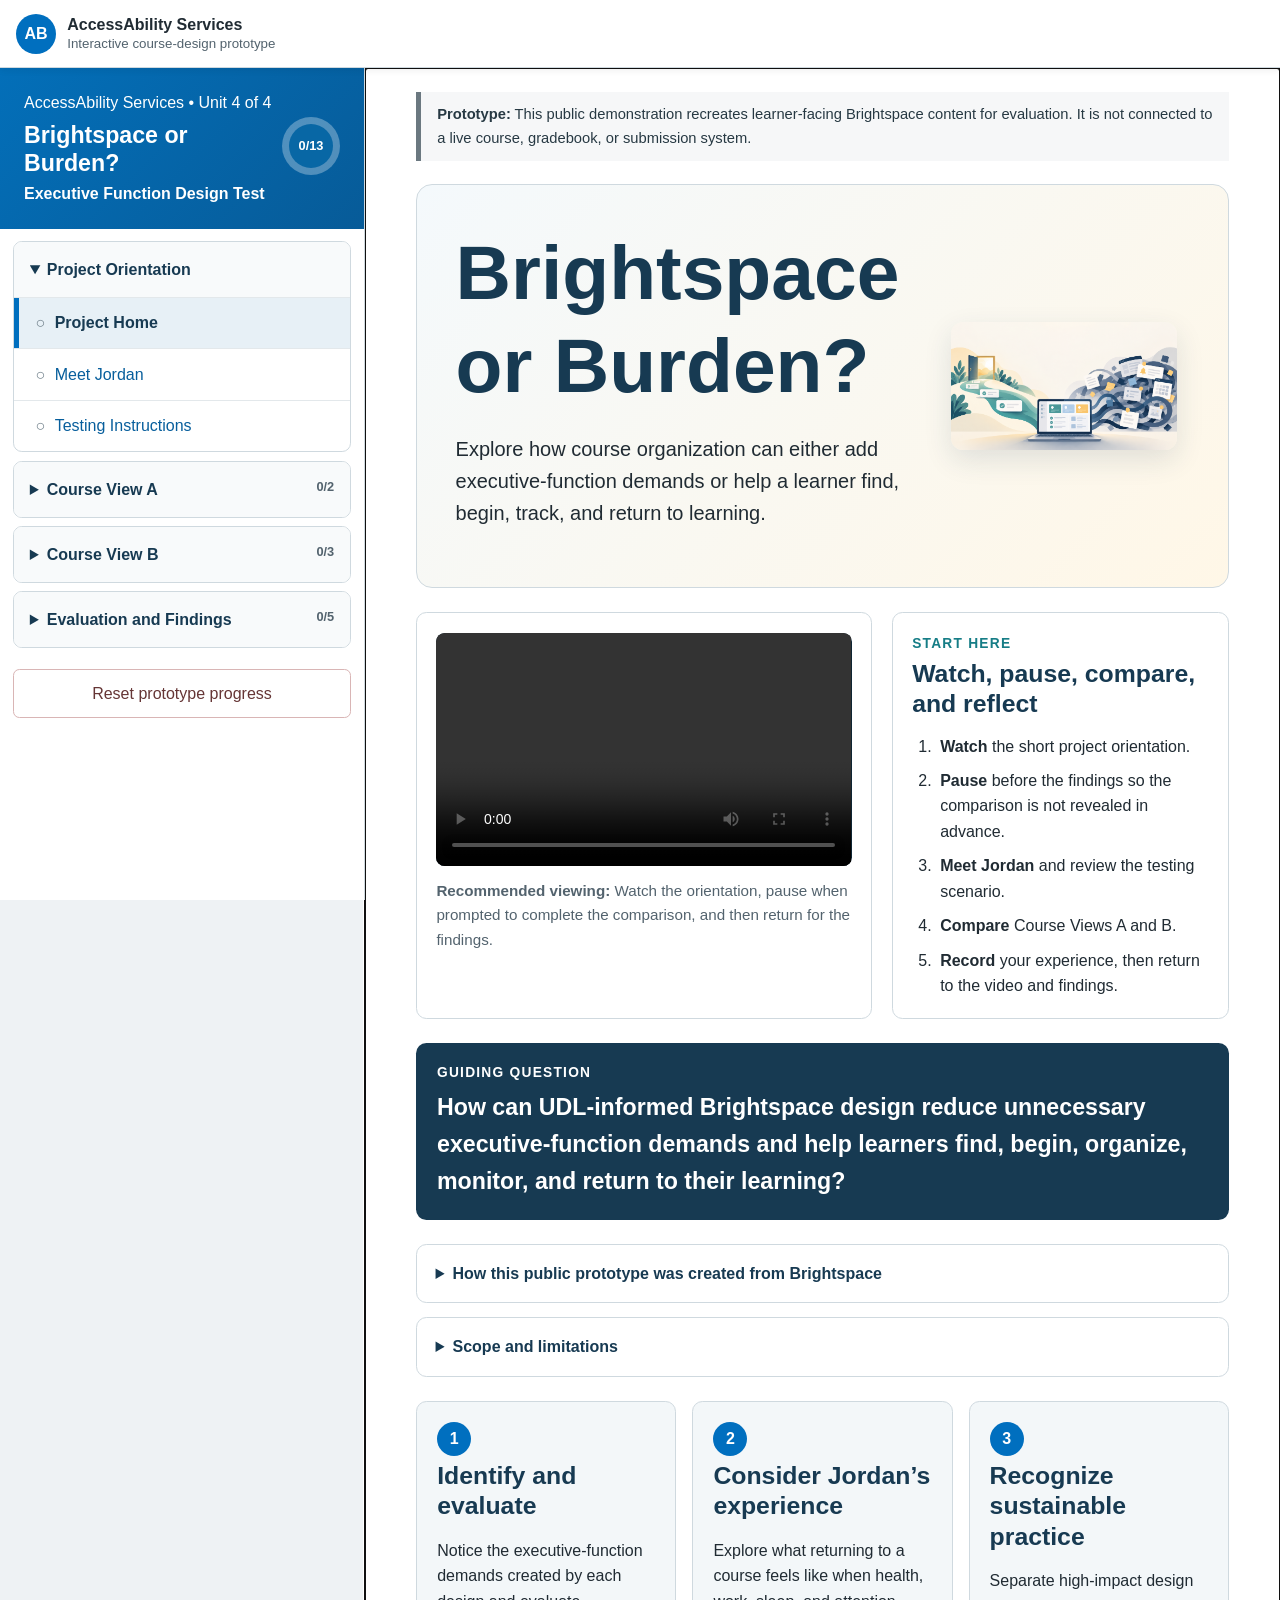
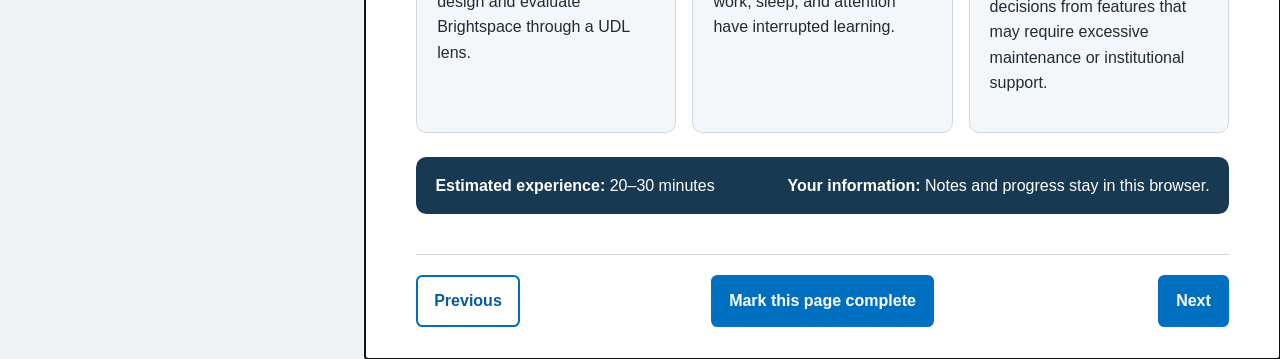
==== commit 9438c2c2: "updated Version B links" ====
--- a/index.html
+++ b/index.html
@@ -324,11 +324,11 @@
         <section aria-labelledby="start-here-title">
           <h3 id="start-here-title">Start Here: Follow These Steps</h3>
           <ol class="action-path">
-            <li><span>1</span><div><strong>Read the short explanation</strong><small>Learn the difference between an observation and an inference.</small></div><a href="#explanation">Begin Here</a></li>
-            <li><span>2</span><div><strong>Review the case note</strong><small>Identify three direct observations and three possible interpretations.</small></div><a href="#case-note">Open Case Note</a></li>
+            <li><span>1</span><div><strong>Read the short explanation</strong><small>Learn the difference between an observation and an inference.</small></div><a href="#explanation" data-scroll-target="explanation">Begin Here</a></li>
+            <li><span>2</span><div><strong>Review the case note</strong><small>Identify three direct observations and three possible interpretations.</small></div><a href="#case-note" data-scroll-target="case-note">Open Case Note</a></li>
             <li><span>3</span><div><strong>Open the Field Observation Brief</strong><small>Complete the Notice, Interpret, Reflect, and Connect steps.</small></div><button type="button" data-go="assignment-b">Open Assignment</button></li>
-            <li><span>4</span><div><strong>Choose how to respond</strong><small>Select a written, audio, or one-page visual response.</small></div><a href="#response-options">View Options</a></li>
-            <li><span>5</span><div><strong>Review what success looks like</strong><small>Check the expectations before submitting your work.</small></div><a href="#success-criteria">View Criteria</a></li>
+            <li><span>4</span><div><strong>Choose how to respond</strong><small>Select a written, audio, or one-page visual response.</small></div><a href="#response-options" data-scroll-target="response-options">View Options</a></li>
+            <li><span>5</span><div><strong>Review what success looks like</strong><small>Check the expectations before submitting your work.</small></div><a href="#success-criteria" data-scroll-target="success-criteria">View Criteria</a></li>
           </ol>
         </section>
 
@@ -631,7 +631,7 @@
           <article class="soft-card"><h3>From your perspective</h3><ul><li>Which features offer the greatest learner benefit?</li><li>Which practices can educators realistically maintain?</li><li>What features might require additional training or support?</li></ul></article>
           <article class="soft-card warm"><h3>From Jordan’s perspective</h3><ul><li>Which course view helps her find, begin, track, and return?</li><li>What specific features are most helpful?</li><li>What barriers remain?</li></ul></article>
         </div>
-        <div class="callout dark"><h3>Discussion Directions</h3><p>Write one or two short paragraphs. Address both your own perspective and Jordan’s perspective, then respond thoughtfully to at least one classmate.</p></div>
+        <div class="callout dark"><h3>Discussion Directions</h3><p>Write one or two short paragraphs. Address both your own perspective and Jordan’s perspective.</p></div>
         <h3>Working Conclusion</h3>
         <p>Brightspace can support executive functioning when educators use predictable organization, visible expectations, manageable next steps, progress cues, and clear pathways to human support. The platform alone does not create an accessible learning experience. The way its features are selected, organized, explained, and maintained determines whether the technology reduces barriers or adds new ones.</p>
         <button class="secondary-button" type="button" data-go="home">Return to project home</button>
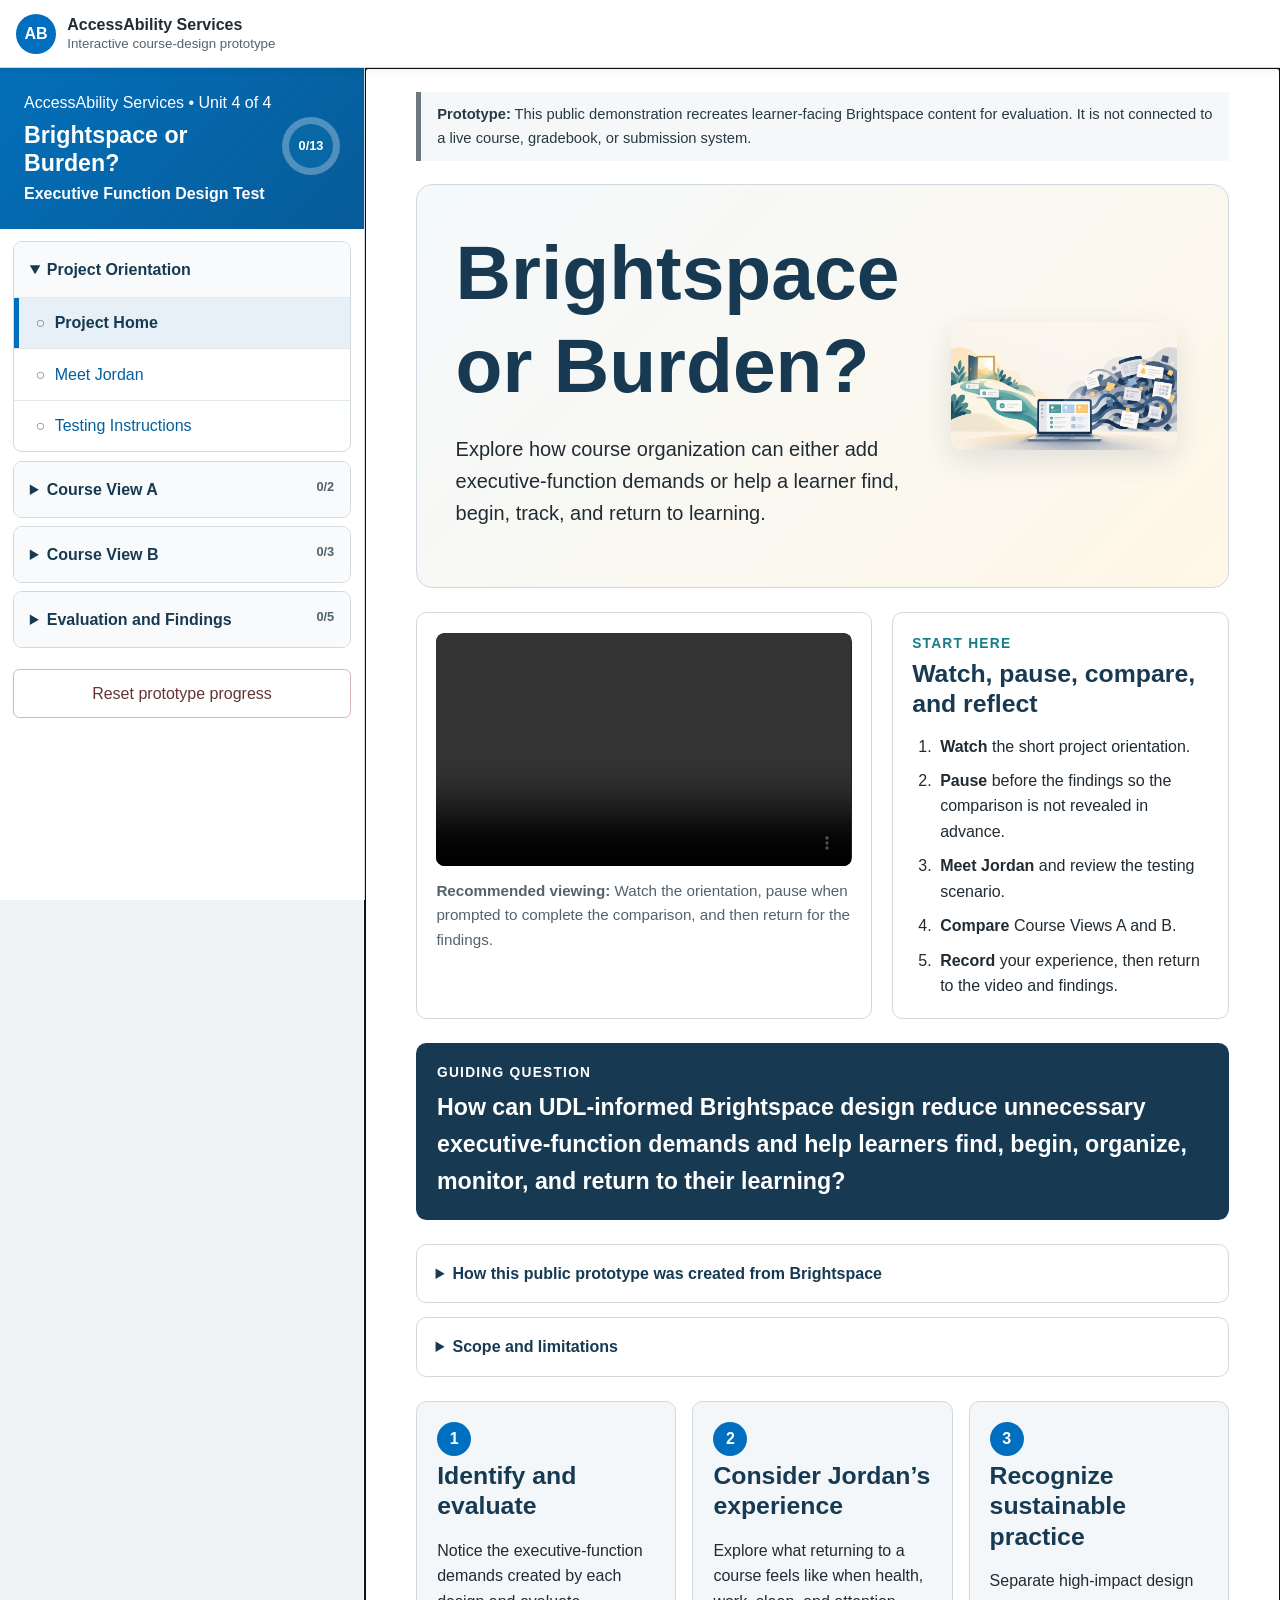
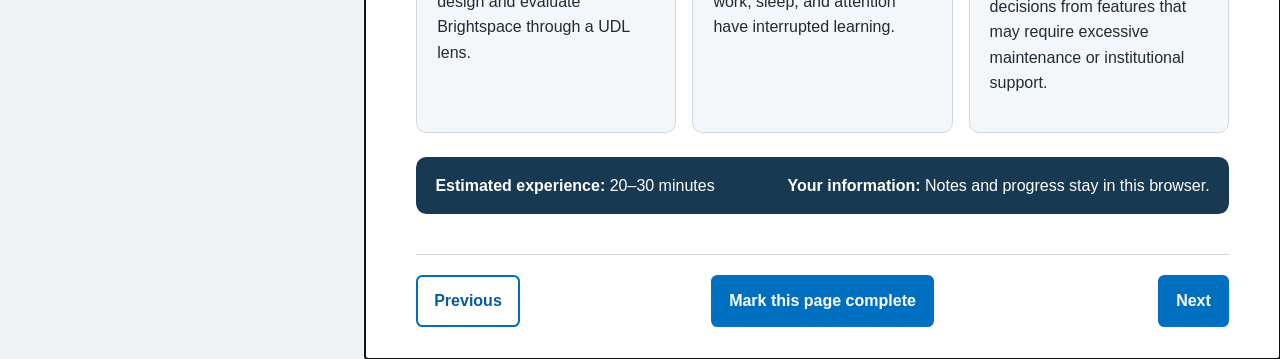
==== commit 79517d17: "updated sources page" ====
--- a/index.html
+++ b/index.html
@@ -594,7 +594,7 @@
           <tr><th scope="row">CAST UDL Guidelines 3.0</th><td>Informed the analysis of engagement, representation, and action and expression, including learner choice and executive-function supports.</td></tr>
           <tr><th scope="row">Eide and Eide; Brown; Domings, Crevecoeur, and Ralabate</th><td>Supported a strengths-based persona and the decision to examine barriers in the environment rather than interpret difficulty as lack of ability.</td></tr>
           <tr><th scope="row">Darling-Hammond, Zielezinski, and Goldman</th><td>Reinforced that technology is most useful when paired with active learning, meaningful interaction, and appropriate learner support.</td></tr>
-          <tr><th scope="row">Kramer, Burgstahler, and Bond; Jones</th><td>Supported treating accessibility and inclusive design as part of course creation from the beginning rather than as accommodations added afterward.</td></tr>
+          <tr><th scope="row">CAST UDL Guidelines 3.0; Jones</th><td>Supported treating accessibility and inclusive design as part of course creation from the beginning rather than as accommodations added afterward.</td></tr>
           <tr><th scope="row">Siemens</th><td>Reinforced that digital learning depends on connections among people, tools, and information—not on isolated access to a platform.</td></tr>
           <tr><th scope="row">Moore</th><td>Connected predictable LMS structure, module sequence, and visible completion to executive-function support in asynchronous learning.</td></tr>
           <tr><th scope="row">Farmer; Lowenthal and colleagues; Coppola and colleagues</th><td>Informed the balance of asynchronous independence, instructor presence, learner interaction, and community-building.</td></tr>
@@ -610,11 +610,10 @@
           <li>Darling-Hammond, L., Zielezinski, M. B., &amp; Goldman, S. (2014). <a href="https://all4ed.org/publication/usingtechnology/" target="_blank" rel="noopener"><em>Using technology to support at-risk students’ learning</em></a>. Stanford Center for Opportunity Policy in Education.</li>
           <li>D2L Corporation. (n.d.-a). <a href="https://community.d2l.com/brightspace/kb/articles/34713-about-checklist" target="_blank" rel="noopener"><em>About Checklist</em></a>. Brightspace Community.</li>
           <li>D2L Corporation. (n.d.-b). <a href="https://community.d2l.com/brightspace/kb/articles/3314-about-class-progress" target="_blank" rel="noopener"><em>About Class Progress</em></a>. Brightspace Community.</li>
-          <li>Domings, Y., Crevecoeur, Y. C., &amp; Ralabate, P. K. (2014). Meeting the needs of learners with autism spectrum disorders: Universal Design for Learning. In K. Boser, M. Goodwin, &amp; S. C. Wayland (Eds.), <em>Technology tools for students with autism: Innovations that enhance independence and learning</em> (pp. 21–42). Paul H. Brookes Publishing.</li>
+          <li>Domings, Y., Crevecoeur, Y. C., &amp; Ralabate, P. K. (2014). Universal Design for Learning: Meeting the needs of learners with autism spectrum disorders. In K. I. Boser, M. S. Goodwin, &amp; S. C. Wayland (Eds.), <em>Technology tools for students with autism: Innovations that enhance independence and learning</em> (pp. 21–42). Paul H. Brookes Publishing.</li>
           <li>Eide, B. L., &amp; Eide, F. F. (2006). The mislabeled child. <em>The New Atlantis</em>, (12), 46–59.</li>
           <li>Farmer, H. (2020, August 18). <a href="https://er.educause.edu/blogs/2020/8/6-models-for-blended-synchronous-and-asynchronous-online-course-delivery" target="_blank" rel="noopener">6 models for blended synchronous and asynchronous online course delivery</a>. <em>EDUCAUSE Review</em>.</li>
           <li>Jones, C. (2018). <a href="https://universityaffairs.ca/opinion/accessibility-must-be-more-than-an-add-on-to-online-pedagogy/" target="_blank" rel="noopener">Accessibility must be more than an add-on to online pedagogy</a>. <em>University Affairs</em>.</li>
-          <li>Kramer, H., Burgstahler, S., &amp; Bond, L. (2015). <em>Implementing universal and inclusive design for online learning accessibility</em> [Webinar presentation].</li>
           <li>Lowenthal, P. R., West, R. E., Archambault, L., &amp; Borup, J. (2020, August 24). <a href="https://er.educause.edu/articles/2020/8/engaging-students-through-asynchronous-video-based-discussions-in-online-courses" target="_blank" rel="noopener">Engaging students through asynchronous video-based discussions in online courses</a>. <em>EDUCAUSE Review</em>.</li>
           <li>Moore, E. J. (2020, September 20). <a href="https://www.novakeducation.com/blog/how-to-design-effective-canvas-modules" target="_blank" rel="noopener">How to design effective Canvas modules</a>. Novak Education.</li>
           <li>Siemens, G. (2005). <a href="https://www.itdl.org/Journal/Jan_05/article01.htm" target="_blank" rel="noopener">Connectivism: A learning theory for the digital age</a>. <em>International Journal of Instructional Technology and Distance Learning, 2</em>(1).</li>
